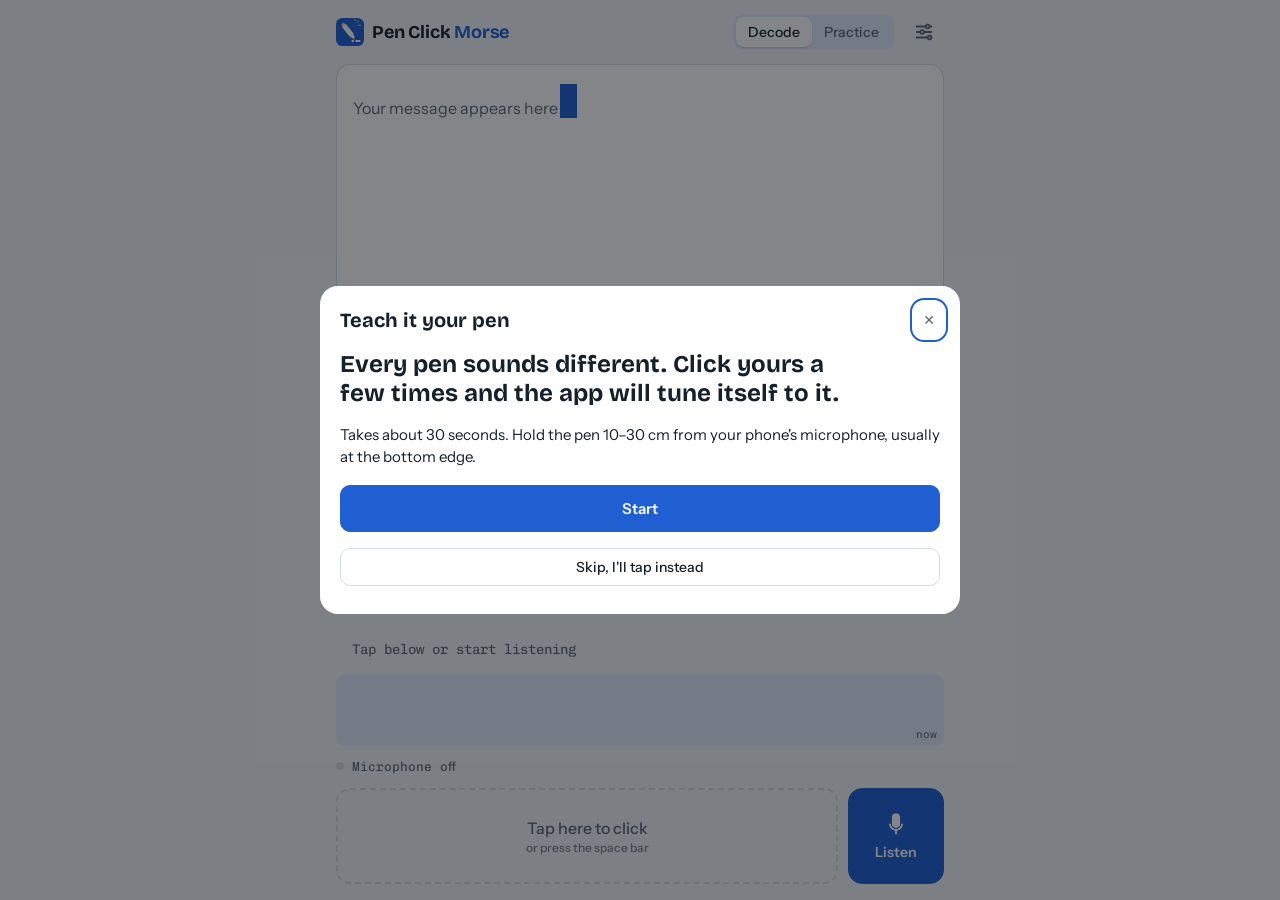
==== index.html @ 175f9c7a "Add files via upload" ====
<!doctype html>
<html lang="en">
<head>
<meta charset="utf-8">
<meta name="viewport" content="width=device-width,initial-scale=1,viewport-fit=cover">
<title>Pen Click Morse</title>
<meta name="description" content="Send Morse code by clicking a pen. Your phone listens and turns the clicks into text.">
<meta name="theme-color" content="#f2f4f8" media="(prefers-color-scheme: light)">
<meta name="theme-color" content="#0e141b" media="(prefers-color-scheme: dark)">
<link rel="manifest" href="manifest.webmanifest">
<link rel="icon" href="icons/icon.svg" type="image/svg+xml">
<link rel="apple-touch-icon" href="icons/icon-192.png">
<link rel="stylesheet" href="styles.css">
</head>
<body>
<div class="app">
  <header class="top">
    <div class="brand"><img src="icons/icon.svg" alt="" width="28" height="28"><span>Pen Click <b>Morse</b></span></div>
    <div class="tabs" role="tablist" aria-label="Mode">
      <button role="tab" id="tab-decode" aria-selected="true" aria-controls="view-decode">Decode</button>
      <button role="tab" id="tab-practice" aria-selected="false" aria-controls="view-practice">Practice</button>
    </div>
    <button class="icon-btn" id="openSettings" aria-label="Settings">
      <svg viewBox="0 0 24 24" width="22" height="22" aria-hidden="true" fill="none" stroke="currentColor" stroke-width="2" stroke-linecap="round"><path d="M4 6h10M18 6h2M4 12h4M12 12h8M4 18h12M20 18h0"/><circle cx="16" cy="6" r="2"/><circle cx="10" cy="12" r="2"/><circle cx="18" cy="18" r="2"/></svg>
    </button>
  </header>

  <main>
    <section id="view-decode" class="card message" role="tabpanel" aria-labelledby="tab-decode">
      <div class="message-text" aria-live="polite"><span id="text"></span><span class="caret" aria-hidden="true"></span></div>
      <div class="message-tools">
        <button id="btnSpace">Space</button>
        <button id="btnBack">Delete</button>
        <button id="btnCopy">Copy</button>
        <button id="btnShare" hidden>Share</button>
        <button id="btnClear">Clear</button>
      </div>
    </section>

    <section id="view-practice" class="card practice" role="tabpanel" aria-labelledby="tab-practice" hidden>
      <p class="eyebrow">Send this letter</p>
      <div class="target" id="target">K</div>
      <div class="target-code" id="targetCode">–·–</div>
      <p class="practice-result" id="practiceResult" aria-live="polite">One click is a dot, a double click is a dash.</p>
      <div class="practice-tools">
        <button id="btnHint">Hide pattern</button>
        <button id="btnSkip">Skip</button>
        <span class="streak">Streak <b id="streak">0</b></span>
      </div>
    </section>

    <section class="now" aria-live="polite">
      <span class="sym" id="sym"></span>
      <span class="guess" id="guess">Tap below or start listening</span>
    </section>

    <div class="tape" aria-hidden="true"><canvas id="tape"></canvas></div>
    <p class="status" id="status"><span class="dot"></span><span id="statusText">Microphone off</span></p>
  </main>

  <footer class="controls">
    <button class="pad" id="pad">Tap here to click<small>or press the space bar</small></button>
    <button class="mic" id="mic" aria-pressed="false">
      <svg viewBox="0 0 24 24" width="28" height="28" aria-hidden="true"><path fill="currentColor" d="M12 14.5a3.5 3.5 0 0 0 3.5-3.5V5.5a3.5 3.5 0 1 0-7 0V11a3.5 3.5 0 0 0 3.5 3.5Zm6-3.5h-1.6a4.4 4.4 0 0 1-8.8 0H6a6 6 0 0 0 5.2 5.9V20h1.6v-3.1A6 6 0 0 0 18 11Z"/></svg>
      <span id="micLabel">Listen</span>
    </button>
  </footer>
</div>

<div class="limit" id="limitBanner" hidden>
  <p><b>That's the end of the free web demo.</b> Get the Android app to keep decoding with no limits.</p>
  <a class="btn primary" id="playLink" href="#" target="_blank" rel="noopener">Get it on Google Play</a>
</div>

<!-- Settings -->
<dialog id="settings" class="sheet" aria-labelledby="settingsTitle">
  <div class="sheet-head"><h2 id="settingsTitle">Settings</h2><button class="icon-btn" data-close aria-label="Close">✕</button></div>
  <div class="sheet-body">
    <button class="btn primary wide" id="btnTeach">Teach it your pen</button>
    <p class="hint">Clicks your pen a few times so the app learns its sound and your double-click speed. Best done once in each new place.</p>

    <h3>Hearing</h3>
    <div class="field">
      <label for="sSnr">Click threshold <output id="oSnr"></output></label>
      <input type="range" id="sSnr" min="6" max="30" step="1">
      <small>How much louder than the room a click must be. Lower hears quieter pens; higher ignores more noise.</small>
    </div>
    <div class="field">
      <label for="sEcho">Echo filter <output id="oEcho"></output></label>
      <input type="range" id="sEcho" min="40" max="300" step="10">
      <small>Ignores the softer second click many pens make when you let go.</small>
    </div>
    <label class="toggle"><input type="checkbox" id="sKnock"><span>Ignore table knocks and bumps</span></label>

    <h3>Timing</h3>
    <div class="field">
      <label for="sDash">Double-click window <output id="oDash"></output></label>
      <input type="range" id="sDash" min="150" max="650" step="10">
      <small>Two clicks closer than this make a dash.</small>
    </div>
    <div class="field">
      <label for="sLetter">Letter pause <output id="oLetter"></output></label>
      <input type="range" id="sLetter" min="500" max="2500" step="50">
      <small>Silence this long ends a letter.</small>
    </div>
    <div class="field">
      <label for="sWord">Word pause <output id="oWord"></output></label>
      <input type="range" id="sWord" min="1500" max="6000" step="100">
      <small>Silence this long adds a space.</small>
    </div>

    <h3>Feel</h3>
    <label class="toggle"><input type="checkbox" id="sVibrate"><span>Vibrate when a click is heard</span></label>

    <div class="sheet-links">
      <button class="btn" id="btnChart">Morse code chart</button>
      <a class="btn" href="privacy.html">Privacy</a>
      <button class="btn" id="btnReset">Reset settings</button>
    </div>
  </div>
</dialog>

<!-- Code chart -->
<dialog id="chartDlg" class="sheet" aria-labelledby="chartTitle">
  <div class="sheet-head"><h2 id="chartTitle">Morse code</h2><button class="icon-btn" data-close aria-label="Close">✕</button></div>
  <div class="sheet-body">
    <ul class="how">
      <li><b>click</b><span>dot ·</span></li>
      <li><b>click-click</b><span>dash –</span></li>
      <li><b>short pause</b><span>next letter</span></li>
      <li><b>long pause</b><span>space</span></li>
      <li><b>6 clicks</b><span>erase last letter</span></li>
    </ul>
    <div class="chart" id="chart"></div>
  </div>
</dialog>

<!-- First-run setup / pen training -->
<dialog id="setup" class="sheet setup" aria-labelledby="setupTitle">
  <div class="sheet-head"><h2 id="setupTitle">Teach it your pen</h2><button class="icon-btn" data-close aria-label="Close">✕</button></div>
  <div class="sheet-body" id="setupBody"></div>
</dialog>

<script src="decoder.js"></script>
<script src="app.js"></script>
</body>
</html>
---- styles.css ----
/* Pen Click Morse
   Layout: one phone screen. Message on top, live "click tape" in the middle,
   a big tap pad and listen button in the thumb zone at the bottom. */
/* Fonts are bundled (SIL Open Font License) so the app works offline. */
@font-face { font-family: "Bricolage Grotesque"; font-weight: 700; font-display: swap; src: url("fonts/bricolage-grotesque-latin-700-normal.woff2") format("woff2"); }
@font-face { font-family: "Instrument Sans"; font-weight: 400; font-display: swap; src: url("fonts/instrument-sans-latin-400-normal.woff2") format("woff2"); }
@font-face { font-family: "Instrument Sans"; font-weight: 500; font-display: swap; src: url("fonts/instrument-sans-latin-500-normal.woff2") format("woff2"); }
@font-face { font-family: "Instrument Sans"; font-weight: 600; font-display: swap; src: url("fonts/instrument-sans-latin-600-normal.woff2") format("woff2"); }
@font-face { font-family: "Chivo Mono"; font-weight: 400; font-display: swap; src: url("fonts/chivo-mono-latin-400-normal.woff2") format("woff2"); }
@font-face { font-family: "Chivo Mono"; font-weight: 600; font-display: swap; src: url("fonts/chivo-mono-latin-600-normal.woff2") format("woff2"); }

:root {
  --bg: #f2f4f8;
  --panel: #ffffff;
  --ink: #16202b;
  --muted: #5b6876;
  --line: #d5dce5;
  --accent: #1f5fd1;
  --accent-ink: #ffffff;
  --accent-soft: #e1eafb;
  --dash: #cf4a1f;
  --ok: #23824f;
  --display: "Bricolage Grotesque", "Arial Narrow", system-ui, sans-serif;
  --body: "Instrument Sans", system-ui, -apple-system, "Segoe UI", Roboto, sans-serif;
  --mono: "Chivo Mono", ui-monospace, "Roboto Mono", Menlo, monospace;
  --radius: 14px;
  color-scheme: light;
}
@media (prefers-color-scheme: dark) {
  :root:not([data-theme="light"]) {
    --bg: #0e141b; --panel: #161f29; --ink: #e5ebf1; --muted: #93a0ad; --line: #283442;
    --accent: #6f9df1; --accent-ink: #0b1220; --accent-soft: #1b2a42; --dash: #f2804f; --ok: #5cc28a;
    color-scheme: dark;
  }
}
:root[data-theme="dark"] {
    --bg: #0e141b; --panel: #161f29; --ink: #e5ebf1; --muted: #93a0ad; --line: #283442;
    --accent: #6f9df1; --accent-ink: #0b1220; --accent-soft: #1b2a42; --dash: #f2804f; --ok: #5cc28a;
    color-scheme: dark;
}

* { box-sizing: border-box; }
[hidden] { display: none !important; }
html, body { height: 100%; }
body {
  margin: 0; background: var(--bg); color: var(--ink);
  font: 15px/1.5 var(--body);
  -webkit-tap-highlight-color: transparent;
}
button, .btn { font: 500 14px var(--body); color: var(--ink); background: var(--panel); border: 1px solid var(--line);
  border-radius: 10px; padding: 9px 14px; cursor: pointer; text-decoration: none; display: inline-flex; align-items: center; justify-content: center; gap: 6px; }
button:hover, .btn:hover { border-color: var(--accent); }
button:focus-visible, .btn:focus-visible, input:focus-visible { outline: 2px solid var(--accent); outline-offset: 2px; }
.btn.primary { background: var(--accent); border-color: var(--accent); color: var(--accent-ink); font-weight: 600; }
.btn.wide { width: 100%; padding: 13px; font-size: 15px; }

.app {
  height: 100%; max-width: 640px; margin: 0 auto; display: flex; flex-direction: column; gap: 12px;
  padding: max(12px, env(safe-area-inset-top)) max(16px, env(safe-area-inset-right)) max(16px, env(safe-area-inset-bottom)) max(16px, env(safe-area-inset-left));
}

/* Header */
.top { display: flex; align-items: center; gap: 10px; }
.brand { display: flex; align-items: center; gap: 8px; font: 700 18px/1 var(--display); letter-spacing: -0.01em; flex: 1; min-width: 0; white-space: nowrap; }
.brand b { color: var(--accent); }
.tabs { display: flex; background: var(--accent-soft); border-radius: 10px; padding: 3px; }
.tabs button { border: 0; background: transparent; padding: 6px 12px; border-radius: 8px; color: var(--muted); }
.tabs button[aria-selected="true"] { background: var(--panel); color: var(--ink); box-shadow: 0 1px 2px rgb(0 0 0 / .12); }
.icon-btn { padding: 8px; border-radius: 10px; background: transparent; border-color: transparent; color: var(--muted); }

/* Main */
main { flex: 1; min-height: 0; display: flex; flex-direction: column; gap: 10px; }
.card { background: var(--panel); border: 1px solid var(--line); border-radius: var(--radius); padding: 16px; }
.message { flex: 1; min-height: 140px; display: flex; flex-direction: column; gap: 12px; }
.message-text { flex: 1; overflow-y: auto; font: 600 clamp(24px, 7vw, 34px)/1.3 var(--mono); letter-spacing: .04em; word-break: break-word; }
.message-text:has(#text:empty)::before { content: "Your message appears here"; color: var(--muted); font: 400 16px var(--body); letter-spacing: 0; }
.caret { display: inline-block; width: .5em; height: 1em; background: var(--accent); vertical-align: -0.12em; margin-left: 2px; animation: blink 1s steps(1) infinite; }
@keyframes blink { 50% { opacity: 0; } }
.message-tools { display: flex; gap: 8px; flex-wrap: wrap; }
.message-tools button { flex: 1 1 0; min-width: 0; padding: 8px 4px; font-size: 13.5px; }
.message-tools { flex-wrap: nowrap; }

.practice { flex: 1; min-height: 140px; display: flex; flex-direction: column; align-items: center; justify-content: center; text-align: center; gap: 4px; }
.eyebrow { margin: 0; font-size: 12px; text-transform: uppercase; letter-spacing: .1em; color: var(--muted); font-weight: 600; }
.target { font: 700 clamp(72px, 22vw, 112px)/1 var(--display); }
.target-code { display: flex; gap: 10px; align-items: center; justify-content: center; min-height: 36px; }
.target-code .m-dot { width: 16px; height: 16px; border-radius: 8px; }
.target-code .m-dash { width: 46px; height: 16px; border-radius: 8px; }
.target-code.hidden-code { visibility: hidden; }
.practice-result { margin: 6px 0; min-height: 1.5em; color: var(--muted); }
.practice-result.good { color: var(--ok); font-weight: 600; }
.practice-result.bad { color: var(--dash); font-weight: 600; }
.practice-tools { display: flex; gap: 8px; align-items: center; flex-wrap: wrap; justify-content: center; }
.streak { font-size: 14px; color: var(--muted); padding: 0 6px; font-variant-numeric: tabular-nums; }
.streak b { color: var(--ink); }

.now { display: flex; align-items: baseline; gap: 12px; min-height: 40px; padding: 0 4px; font-family: var(--mono); }
.sym { display: inline-flex; align-items: center; gap: 7px; min-height: 30px; }
.m-dot, .m-dash { display: inline-block; height: 12px; border-radius: 6px; background: var(--accent); }
.m-dot { width: 12px; }
.m-dash { width: 34px; }
.guess { color: var(--muted); font-size: 14px; }

.tape { height: 72px; background: var(--accent-soft); border-radius: 10px; overflow: hidden; flex: none; }
.tape canvas { width: 100%; height: 100%; display: block; }

.status { margin: 0; font: 13px var(--mono); color: var(--muted); display: flex; align-items: center; gap: 8px; min-height: 20px; }
.status .dot { width: 8px; height: 8px; border-radius: 50%; background: var(--line); flex: none; }
.status.live .dot { background: var(--ok); box-shadow: 0 0 0 3px color-mix(in srgb, var(--ok) 25%, transparent); }
.status.err { color: var(--dash); }
.status.err .dot { background: var(--dash); }

/* Thumb zone */
.controls { display: flex; gap: 10px; flex: none; }
.pad { flex: 1; min-height: 96px; flex-direction: column; gap: 2px; border: 2px dashed var(--line); background: transparent; color: var(--muted); font-size: 16px; touch-action: manipulation; user-select: none; -webkit-user-select: none; border-radius: var(--radius); }
.pad small { font-size: 12px; opacity: .8; }
.pad.flash { border-color: var(--accent); color: var(--accent); background: var(--accent-soft); }
.mic { width: 96px; flex-direction: column; gap: 4px; border-radius: var(--radius); background: var(--accent); color: var(--accent-ink); border-color: var(--accent); font-weight: 600; }
.mic[aria-pressed="true"] { background: var(--panel); color: var(--dash); border: 2px solid var(--dash); }
.mic[aria-pressed="true"] svg { animation: pulse 1.4s ease-in-out infinite; }
@keyframes pulse { 50% { transform: scale(1.12); } }

/* Free web demo limit */
.limit { position: fixed; left: 0; right: 0; bottom: 0; z-index: 20; background: var(--panel); border-top: 1px solid var(--line);
  padding: 16px max(16px, env(safe-area-inset-right)) max(16px, env(safe-area-inset-bottom)) max(16px, env(safe-area-inset-left));
  display: grid; gap: 10px; box-shadow: 0 -8px 24px rgb(0 0 0 / .12); }
.limit p { margin: 0; }

/* Bottom sheets */
dialog.sheet { border: 0; padding: 0; margin: auto auto 0; width: 100%; max-width: 640px; max-height: 88dvh; border-radius: 18px 18px 0 0;
  background: var(--panel); color: var(--ink); display: none; flex-direction: column; }
dialog.sheet[open] { display: flex; animation: up .22s ease-out; }
dialog.sheet::backdrop { background: rgb(8 12 18 / .5); }
@keyframes up { from { transform: translateY(24px); opacity: .4; } }
@media (min-width: 700px) { dialog.sheet { margin: auto; border-radius: 18px; } }
.sheet-head { display: flex; align-items: center; justify-content: space-between; padding: 16px 16px 8px 20px; }
.sheet-head h2 { margin: 0; font: 700 20px var(--display); }
.sheet-body { overflow-y: auto; padding: 4px 20px max(24px, env(safe-area-inset-bottom)); display: grid; gap: 12px; }
.sheet-body h3 { margin: 10px 0 0; font-size: 12px; text-transform: uppercase; letter-spacing: .1em; color: var(--muted); }
.hint { margin: -4px 0 0; color: var(--muted); font-size: 13px; }
.field { display: grid; gap: 4px; }
.field label { display: flex; justify-content: space-between; gap: 8px; font-weight: 500; }
.field output { font: 13px var(--mono); color: var(--muted); font-variant-numeric: tabular-nums; }
.field small { color: var(--muted); font-size: 12.5px; }
input[type="range"] { width: 100%; accent-color: var(--accent); }
.toggle { display: flex; gap: 10px; align-items: center; }
.toggle input { width: 20px; height: 20px; accent-color: var(--accent); }
.sheet-links { display: flex; gap: 8px; flex-wrap: wrap; margin-top: 8px; }

.how { list-style: none; margin: 0; padding: 0; display: grid; gap: 6px; }
.how li { display: flex; justify-content: space-between; border-bottom: 1px solid var(--line); padding-bottom: 6px; }
.how b { font-family: var(--mono); color: var(--accent); font-weight: 600; }
.how span { color: var(--muted); }
.chart { display: grid; grid-template-columns: repeat(auto-fill, minmax(96px, 1fr)); gap: 6px; font: 14px var(--mono); }
.chart div { display: flex; justify-content: space-between; padding: 6px 9px; border-radius: 7px; background: var(--bg); }
.chart b { font-weight: 600; }
.chart span { color: var(--muted); letter-spacing: .12em; }

/* Setup wizard */
.setup .sheet-body { gap: 16px; padding-bottom: max(28px, env(safe-area-inset-bottom)); }
.setup p { margin: 0; }
.step-label { font: 600 12px var(--body); text-transform: uppercase; letter-spacing: .1em; color: var(--accent); }
.step-big { font: 700 24px/1.2 var(--display); text-wrap: balance; }
.pips { display: flex; gap: 10px; flex-wrap: wrap; }
.pip { width: 34px; height: 34px; border-radius: 50%; border: 2px solid var(--line); display: grid; place-items: center; font: 600 13px var(--mono); color: var(--muted); }
.pip.on { background: var(--accent); border-color: var(--accent); color: var(--accent-ink); }
.pip.pair { width: 54px; border-radius: 17px; }
.bar { height: 8px; border-radius: 4px; background: var(--accent-soft); overflow: hidden; }
.bar i { display: block; height: 100%; width: 0; background: var(--accent); transition: width .1s linear; }
.summary { display: grid; gap: 6px; margin: 0; padding: 12px; background: var(--bg); border-radius: 10px; font-size: 14px; }
.summary div { display: flex; justify-content: space-between; gap: 8px; }
.summary dt { color: var(--muted); }
.summary dd { margin: 0; font-family: var(--mono); }
.row { display: flex; gap: 10px; flex-wrap: wrap; }
.row > * { flex: 1 1 auto; }
.warn { color: var(--dash); font-size: 14px; }

@media (max-width: 420px) {
  .brand span { display: none; }
}
@media (max-height: 640px) {
  .tape { height: 52px; }
  .pad, .mic { min-height: 76px; }
}
@media (prefers-reduced-motion: reduce) {
  .caret, .mic[aria-pressed="true"] svg, dialog.sheet[open] { animation: none; }
  .bar i { transition: none; }
}
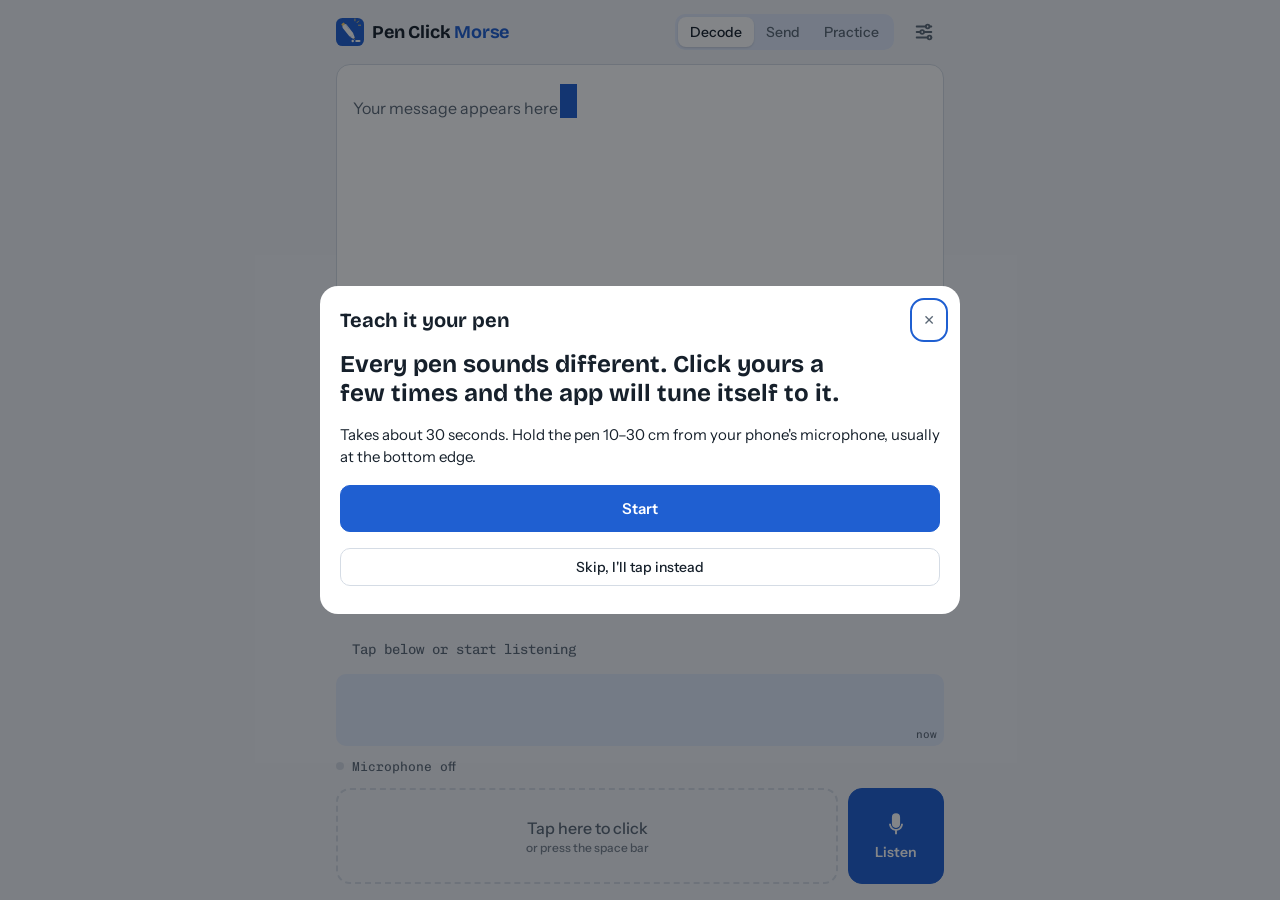
==== commit af7dc839: "Add files via upload" ====
--- a/index.html
+++ b/index.html
@@ -18,6 +18,7 @@
     <div class="brand"><img src="icons/icon.svg" alt="" width="28" height="28"><span>Pen Click <b>Morse</b></span></div>
     <div class="tabs" role="tablist" aria-label="Mode">
       <button role="tab" id="tab-decode" aria-selected="true" aria-controls="view-decode">Decode</button>
+      <button role="tab" id="tab-send" aria-selected="false" aria-controls="view-send">Send</button>
       <button role="tab" id="tab-practice" aria-selected="false" aria-controls="view-practice">Practice</button>
     </div>
     <button class="icon-btn" id="openSettings" aria-label="Settings">
@@ -35,6 +36,19 @@
         <button id="btnShare" hidden>Share</button>
         <button id="btnClear">Clear</button>
       </div>
+    </section>
+
+    <section id="view-send" class="card send" role="tabpanel" aria-labelledby="tab-send" hidden>
+      <label class="eyebrow" for="sendText">Message to send</label>
+      <textarea id="sendText" rows="2" maxlength="80" placeholder="Type a message, like MEET AT 3" autocapitalize="characters" autocomplete="off" spellcheck="false"></textarea>
+      <div class="send-code" id="sendCode" aria-hidden="true"></div>
+      <div class="send-opts" role="group" aria-label="Play as">
+        <label class="chip"><input type="checkbox" id="optSound"><span>Clicks</span></label>
+        <label class="chip"><input type="checkbox" id="optVibrate"><span>Vibrate</span></label>
+        <label class="chip"><input type="checkbox" id="optFlash"><span>Flash</span></label>
+      </div>
+      <button class="btn primary wide" id="btnPlay">Play message</button>
+      <p class="hint" id="sendHint">Hold this phone next to the other phone, with your volume up. The other phone should be on Decode and listening.</p>
     </section>
 
     <section id="view-practice" class="card practice" role="tabpanel" aria-labelledby="tab-practice" hidden>
@@ -66,6 +80,8 @@
     </button>
   </footer>
 </div>
+
+<div class="flash-overlay" id="flashOverlay" hidden></div>
 
 <div class="limit" id="limitBanner" hidden>
   <p><b>That's the end of the free web demo.</b> Get the Android app to keep decoding with no limits.</p>
--- a/styles.css
+++ b/styles.css
@@ -20,6 +20,7 @@
   --accent-soft: #e1eafb;
   --dash: #cf4a1f;
   --ok: #23824f;
+  --flash: #ffffff;
   --display: "Bricolage Grotesque", "Arial Narrow", system-ui, sans-serif;
   --body: "Instrument Sans", system-ui, -apple-system, "Segoe UI", Roboto, sans-serif;
   --mono: "Chivo Mono", ui-monospace, "Roboto Mono", Menlo, monospace;
@@ -119,6 +120,29 @@
 .mic[aria-pressed="true"] { background: var(--panel); color: var(--dash); border: 2px solid var(--dash); }
 .mic[aria-pressed="true"] svg { animation: pulse 1.4s ease-in-out infinite; }
 @keyframes pulse { 50% { transform: scale(1.12); } }
+
+/* Send mode */
+.send { flex: 1; min-height: 140px; display: flex; flex-direction: column; gap: 12px; }
+.send textarea { width: 100%; resize: none; border: 1px solid var(--line); border-radius: 10px; padding: 10px 12px;
+  background: var(--bg); color: var(--ink); font: 600 20px/1.35 var(--mono); letter-spacing: .04em; text-transform: uppercase; }
+.send textarea::placeholder { text-transform: none; font: 400 15px var(--body); letter-spacing: 0; color: var(--muted); }
+.send textarea:focus-visible { outline: 2px solid var(--accent); outline-offset: 1px; }
+.send-code { display: flex; flex-wrap: wrap; gap: 10px 14px; min-height: 28px; flex: 1; align-content: flex-start; overflow-y: auto; }
+.sc-letter { display: inline-flex; align-items: center; gap: 6px; padding: 3px 6px; border-radius: 7px; transition: background .1s; }
+.sc-letter b { font: 600 15px var(--mono); color: var(--muted); }
+.sc-letter .m-dot { width: 8px; height: 8px; border-radius: 4px; }
+.sc-letter .m-dash { width: 22px; height: 8px; border-radius: 4px; }
+.sc-letter.on { background: var(--accent-soft); }
+.sc-letter.on b { color: var(--ink); }
+.sc-letter.done { opacity: .45; }
+.sc-word { width: 100%; height: 0; }
+.send-opts { display: flex; gap: 8px; flex-wrap: wrap; }
+.chip { display: inline-flex; align-items: center; gap: 6px; padding: 7px 12px; border: 1px solid var(--line); border-radius: 999px; cursor: pointer; font-weight: 500; font-size: 14px; }
+.chip:has(input:checked) { background: var(--accent-soft); border-color: var(--accent); }
+.chip input { width: 16px; height: 16px; margin: 0; accent-color: var(--accent); }
+.chip:has(input:focus-visible) { outline: 2px solid var(--accent); outline-offset: 2px; }
+#btnPlay.playing { background: var(--panel); color: var(--dash); border: 2px solid var(--dash); }
+.flash-overlay { position: fixed; inset: 0; z-index: 30; background: var(--flash); pointer-events: none; }
 
 /* Free web demo limit */
 .limit { position: fixed; left: 0; right: 0; bottom: 0; z-index: 20; background: var(--panel); border-top: 1px solid var(--line);
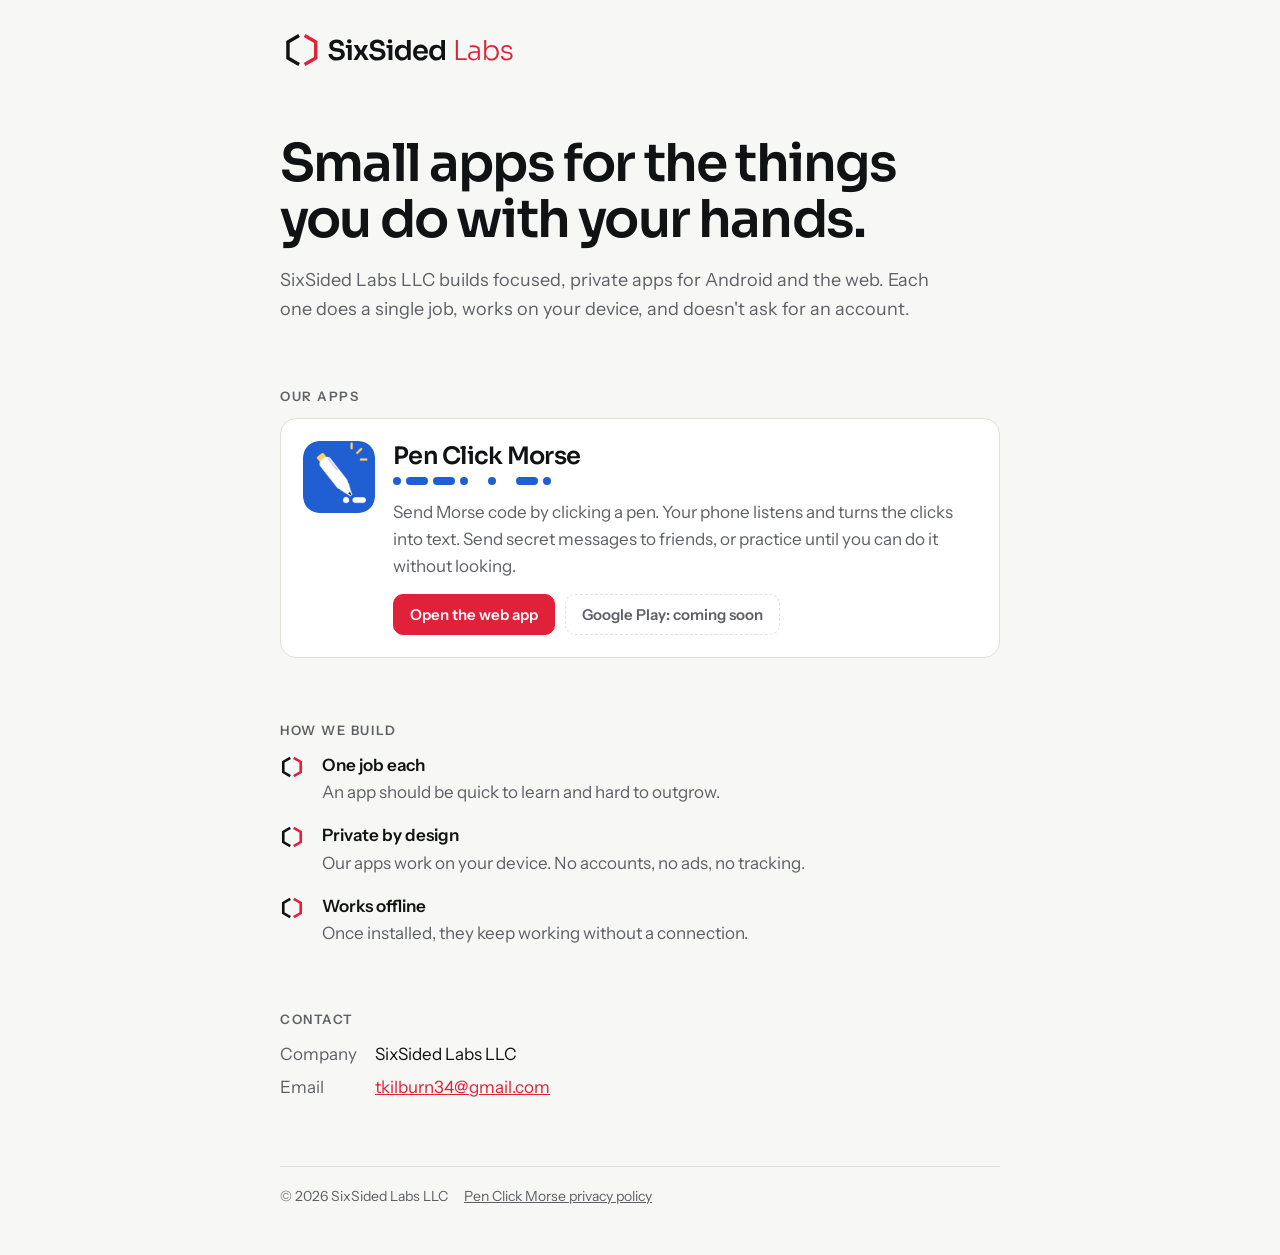
==== commit d594a676: "Add files via upload" ====
--- a/index.html
+++ b/index.html
@@ -3,161 +3,146 @@
 <head>
 <meta charset="utf-8">
 <meta name="viewport" content="width=device-width,initial-scale=1,viewport-fit=cover">
-<title>Pen Click Morse</title>
-<meta name="description" content="Send Morse code by clicking a pen. Your phone listens and turns the clicks into text.">
-<meta name="theme-color" content="#f2f4f8" media="(prefers-color-scheme: light)">
-<meta name="theme-color" content="#0e141b" media="(prefers-color-scheme: dark)">
-<link rel="manifest" href="manifest.webmanifest">
-<link rel="icon" href="icons/icon.svg" type="image/svg+xml">
-<link rel="apple-touch-icon" href="icons/icon-192.png">
-<link rel="stylesheet" href="styles.css">
+<title>SixSided Labs</title>
+<meta name="description" content="SixSided Labs LLC makes small, private apps for Android and the web, including Pen Click Morse.">
+<meta name="theme-color" content="#f7f7f5" media="(prefers-color-scheme: light)">
+<meta name="theme-color" content="#111214" media="(prefers-color-scheme: dark)">
+<link rel="icon" href="favicon.ico" sizes="48x48">
+<link rel="icon" href="logo.svg" type="image/svg+xml">
+<link rel="apple-touch-icon" href="apple-touch-icon.png">
+<style>
+  /* Layout: one centred column. The code-bracket hexagon logo leads; red is the
+     company accent, while the Pen Click Morse card keeps that app's own blue. */
+  @font-face { font-family: "Sora"; font-weight: 300; font-display: swap; src: url("fonts/sora-latin-300-normal.woff2") format("woff2"); }
+  @font-face { font-family: "Sora"; font-weight: 600; font-display: swap; src: url("fonts/sora-latin-600-normal.woff2") format("woff2"); }
+  @font-face { font-family: "Instrument Sans"; font-weight: 400; font-display: swap; src: url("../fonts/instrument-sans-latin-400-normal.woff2") format("woff2"); }
+  @font-face { font-family: "Instrument Sans"; font-weight: 600; font-display: swap; src: url("../fonts/instrument-sans-latin-600-normal.woff2") format("woff2"); }
+
+  :root {
+    --bg: #f7f7f5; --panel: #ffffff; --ink: #111214; --muted: #5e6066; --line: #e1e1dc;
+    --red: #e1203a; --red-ink: #ffffff; --app-blue: #1f5fd1;
+    --display: "Sora", system-ui, -apple-system, "Segoe UI", Roboto, sans-serif;
+    --body: "Instrument Sans", system-ui, -apple-system, "Segoe UI", Roboto, sans-serif;
+    color-scheme: light;
+  }
+  @media (prefers-color-scheme: dark) {
+    :root:not([data-theme="light"]) {
+      --bg: #111214; --panel: #1a1b1f; --ink: #f3f3f1; --muted: #a3a5ab; --line: #2b2d33;
+      --red: #ff4a5e; --red-ink: #111214; --app-blue: #6f9df1; color-scheme: dark;
+    }
+  }
+  :root[data-theme="dark"] {
+    --bg: #111214; --panel: #1a1b1f; --ink: #f3f3f1; --muted: #a3a5ab; --line: #2b2d33;
+    --red: #ff4a5e; --red-ink: #111214; --app-blue: #6f9df1; color-scheme: dark;
+  }
+
+  * { box-sizing: border-box; }
+  body { margin: 0; background: var(--bg); color: var(--ink); font: 17px/1.6 var(--body); }
+  .wrap { max-width: 760px; margin: 0 auto;
+    padding: max(28px, env(safe-area-inset-top)) max(20px, env(safe-area-inset-right)) max(48px, env(safe-area-inset-bottom)) max(20px, env(safe-area-inset-left));
+    display: grid; gap: 64px; }
+
+  header img { display: block; height: 44px; width: auto; max-width: 100%; }
+
+  .intro h1 { font: 600 clamp(34px, 7vw, 52px)/1.08 var(--display); letter-spacing: -0.035em; margin: 0 0 18px; text-wrap: balance; max-width: 18ch; }
+  .intro p { margin: 0; color: var(--muted); max-width: 56ch; font-size: 18px; }
+
+  h2 { font: 600 13px var(--body); text-transform: uppercase; letter-spacing: .12em; color: var(--muted); margin: 0 0 14px; }
+
+  .product { background: var(--panel); border: 1px solid var(--line); border-radius: 16px; padding: 22px;
+    display: grid; grid-template-columns: 72px 1fr; gap: 18px; align-items: start; }
+  .product img { width: 72px; height: 72px; border-radius: 16px; }
+  .product h3 { font: 600 24px/1.15 var(--display); letter-spacing: -0.03em; margin: 2px 0 6px; }
+  .product p { margin: 0 0 14px; color: var(--muted); }
+  .code { display: flex; align-items: center; gap: 5px; margin-bottom: 14px; }
+  .code i { display: block; height: 8px; border-radius: 4px; background: var(--app-blue); }
+  .code .d { width: 8px; } .code .h { width: 22px; } .code .gap { width: 10px; background: none; }
+  .links { display: flex; gap: 10px; flex-wrap: wrap; }
+  .btn { display: inline-flex; align-items: center; padding: 10px 16px; border-radius: 10px; font: 600 15px var(--body);
+    text-decoration: none; border: 1px solid var(--line); color: var(--ink); background: var(--panel); }
+  .btn.primary { background: var(--red); border-color: var(--red); color: var(--red-ink); }
+  .btn.soon { color: var(--muted); border-style: dashed; cursor: default; }
+  .btn:focus-visible { outline: 2px solid var(--red); outline-offset: 2px; }
+  @media (max-width: 480px) { .product { grid-template-columns: 1fr; } }
+
+  .points { list-style: none; margin: 0; padding: 0; display: grid; gap: 16px; }
+  .points li { display: grid; grid-template-columns: 30px 1fr; gap: 12px; }
+  .points svg { width: 24px; height: 24px; margin-top: 3px; }
+  .points .l { stroke: var(--ink); } .points .r { stroke: var(--red); }
+  .points b { display: block; }
+  .points span { color: var(--muted); }
+
+  .contact dl { margin: 0; display: grid; grid-template-columns: max-content 1fr; gap: 6px 18px; }
+  .contact dt { color: var(--muted); }
+  .contact dd { margin: 0; }
+  .contact a { color: var(--red); }
+
+  footer { border-top: 1px solid var(--line); padding-top: 18px; color: var(--muted); font-size: 14px; display: flex; gap: 16px; flex-wrap: wrap; }
+  footer a { color: inherit; }
+</style>
 </head>
 <body>
-<div class="app">
-  <header class="top">
-    <div class="brand"><img src="icons/icon.svg" alt="" width="28" height="28"><span>Pen Click <b>Morse</b></span></div>
-    <div class="tabs" role="tablist" aria-label="Mode">
-      <button role="tab" id="tab-decode" aria-selected="true" aria-controls="view-decode">Decode</button>
-      <button role="tab" id="tab-send" aria-selected="false" aria-controls="view-send">Send</button>
-      <button role="tab" id="tab-practice" aria-selected="false" aria-controls="view-practice">Practice</button>
-    </div>
-    <button class="icon-btn" id="openSettings" aria-label="Settings">
-      <svg viewBox="0 0 24 24" width="22" height="22" aria-hidden="true" fill="none" stroke="currentColor" stroke-width="2" stroke-linecap="round"><path d="M4 6h10M18 6h2M4 12h4M12 12h8M4 18h12M20 18h0"/><circle cx="16" cy="6" r="2"/><circle cx="10" cy="12" r="2"/><circle cx="18" cy="18" r="2"/></svg>
-    </button>
+<div class="wrap">
+  <header>
+    <picture>
+      <source srcset="sixsided-logo-reversed.svg" media="(prefers-color-scheme: dark)">
+      <img src="sixsided-logo.svg" alt="SixSided Labs" height="44">
+    </picture>
   </header>
 
-  <main>
-    <section id="view-decode" class="card message" role="tabpanel" aria-labelledby="tab-decode">
-      <div class="message-text" aria-live="polite"><span id="text"></span><span class="caret" aria-hidden="true"></span></div>
-      <div class="message-tools">
-        <button id="btnSpace">Space</button>
-        <button id="btnBack">Delete</button>
-        <button id="btnCopy">Copy</button>
-        <button id="btnShare" hidden>Share</button>
-        <button id="btnClear">Clear</button>
+  <section class="intro">
+    <h1>Small apps for the things you do with your hands.</h1>
+    <p>SixSided Labs LLC builds focused, private apps for Android and the web. Each one does a single job, works on your device, and doesn't ask for an account.</p>
+  </section>
+
+  <section>
+    <h2>Our apps</h2>
+    <article class="product">
+      <img src="../icons/icon-192.png" alt="Pen Click Morse icon" width="72" height="72">
+      <div>
+        <h3>Pen Click Morse</h3>
+        <div class="code" aria-label="P E N in Morse code"><i class="d"></i><i class="h"></i><i class="h"></i><i class="d"></i><i class="gap"></i><i class="d"></i><i class="gap"></i><i class="h"></i><i class="d"></i></div>
+        <p>Send Morse code by clicking a pen. Your phone listens and turns the clicks into text. Send secret messages to friends, or practice until you can do it without looking.</p>
+        <div class="links">
+          <a class="btn primary" href="../">Open the web app</a>
+          <span class="btn soon" title="Coming soon">Google Play: coming soon</span>
+        </div>
       </div>
-    </section>
+    </article>
+  </section>
 
-    <section id="view-send" class="card send" role="tabpanel" aria-labelledby="tab-send" hidden>
-      <label class="eyebrow" for="sendText">Message to send</label>
-      <textarea id="sendText" rows="2" maxlength="80" placeholder="Type a message, like MEET AT 3" autocapitalize="characters" autocomplete="off" spellcheck="false"></textarea>
-      <div class="send-code" id="sendCode" aria-hidden="true"></div>
-      <div class="send-opts" role="group" aria-label="Play as">
-        <label class="chip"><input type="checkbox" id="optSound"><span>Clicks</span></label>
-        <label class="chip"><input type="checkbox" id="optVibrate"><span>Vibrate</span></label>
-        <label class="chip"><input type="checkbox" id="optFlash"><span>Flash</span></label>
-      </div>
-      <button class="btn primary wide" id="btnPlay">Play message</button>
-      <p class="hint" id="sendHint">Hold this phone next to the other phone, with your volume up. The other phone should be on Decode and listening.</p>
-    </section>
+  <section>
+    <h2>How we build</h2>
+    <ul class="points">
+      <li>
+        <svg viewBox="0 0 100 100" aria-hidden="true" fill="none" stroke-width="11"><polyline class="l" points="42.7,12.2 13.6,29 13.6,71 42.7,87.8"></polyline><polyline class="r" points="57.3,12.2 86.4,29 86.4,71 57.3,87.8"></polyline></svg>
+        <div><b>One job each</b><span>An app should be quick to learn and hard to outgrow.</span></div>
+      </li>
+      <li>
+        <svg viewBox="0 0 100 100" aria-hidden="true" fill="none" stroke-width="11"><polyline class="l" points="42.7,12.2 13.6,29 13.6,71 42.7,87.8"></polyline><polyline class="r" points="57.3,12.2 86.4,29 86.4,71 57.3,87.8"></polyline></svg>
+        <div><b>Private by design</b><span>Our apps work on your device. No accounts, no ads, no tracking.</span></div>
+      </li>
+      <li>
+        <svg viewBox="0 0 100 100" aria-hidden="true" fill="none" stroke-width="11"><polyline class="l" points="42.7,12.2 13.6,29 13.6,71 42.7,87.8"></polyline><polyline class="r" points="57.3,12.2 86.4,29 86.4,71 57.3,87.8"></polyline></svg>
+        <div><b>Works offline</b><span>Once installed, they keep working without a connection.</span></div>
+      </li>
+    </ul>
+  </section>
 
-    <section id="view-practice" class="card practice" role="tabpanel" aria-labelledby="tab-practice" hidden>
-      <p class="eyebrow">Send this letter</p>
-      <div class="target" id="target">K</div>
-      <div class="target-code" id="targetCode">–·–</div>
-      <p class="practice-result" id="practiceResult" aria-live="polite">One click is a dot, a double click is a dash.</p>
-      <div class="practice-tools">
-        <button id="btnHint">Hide pattern</button>
-        <button id="btnSkip">Skip</button>
-        <span class="streak">Streak <b id="streak">0</b></span>
-      </div>
-    </section>
+  <section class="contact">
+    <h2>Contact</h2>
+    <dl>
+      <dt>Company</dt><dd>SixSided Labs LLC</dd>
+      <dt>Email</dt><dd><a href="mailto:tkilburn34@gmail.com">tkilburn34@gmail.com</a></dd>
+      <!-- Optional: add your business mailing address, matching your state registration exactly:
+      <dt>Address</dt><dd>123 Example St, City, State ZIP</dd> -->
+    </dl>
+  </section>
 
-    <section class="now" aria-live="polite">
-      <span class="sym" id="sym"></span>
-      <span class="guess" id="guess">Tap below or start listening</span>
-    </section>
-
-    <div class="tape" aria-hidden="true"><canvas id="tape"></canvas></div>
-    <p class="status" id="status"><span class="dot"></span><span id="statusText">Microphone off</span></p>
-  </main>
-
-  <footer class="controls">
-    <button class="pad" id="pad">Tap here to click<small>or press the space bar</small></button>
-    <button class="mic" id="mic" aria-pressed="false">
-      <svg viewBox="0 0 24 24" width="28" height="28" aria-hidden="true"><path fill="currentColor" d="M12 14.5a3.5 3.5 0 0 0 3.5-3.5V5.5a3.5 3.5 0 1 0-7 0V11a3.5 3.5 0 0 0 3.5 3.5Zm6-3.5h-1.6a4.4 4.4 0 0 1-8.8 0H6a6 6 0 0 0 5.2 5.9V20h1.6v-3.1A6 6 0 0 0 18 11Z"/></svg>
-      <span id="micLabel">Listen</span>
-    </button>
+  <footer>
+    <span>© 2026 SixSided Labs LLC</span>
+    <a href="../privacy.html">Pen Click Morse privacy policy</a>
   </footer>
 </div>
-
-<div class="flash-overlay" id="flashOverlay" hidden></div>
-
-<div class="limit" id="limitBanner" hidden>
-  <p><b>That's the end of the free web demo.</b> Get the Android app to keep decoding with no limits.</p>
-  <a class="btn primary" id="playLink" href="#" target="_blank" rel="noopener">Get it on Google Play</a>
-</div>
-
-<!-- Settings -->
-<dialog id="settings" class="sheet" aria-labelledby="settingsTitle">
-  <div class="sheet-head"><h2 id="settingsTitle">Settings</h2><button class="icon-btn" data-close aria-label="Close">✕</button></div>
-  <div class="sheet-body">
-    <button class="btn primary wide" id="btnTeach">Teach it your pen</button>
-    <p class="hint">Clicks your pen a few times so the app learns its sound and your double-click speed. Best done once in each new place.</p>
-
-    <h3>Hearing</h3>
-    <div class="field">
-      <label for="sSnr">Click threshold <output id="oSnr"></output></label>
-      <input type="range" id="sSnr" min="6" max="30" step="1">
-      <small>How much louder than the room a click must be. Lower hears quieter pens; higher ignores more noise.</small>
-    </div>
-    <div class="field">
-      <label for="sEcho">Echo filter <output id="oEcho"></output></label>
-      <input type="range" id="sEcho" min="40" max="300" step="10">
-      <small>Ignores the softer second click many pens make when you let go.</small>
-    </div>
-    <label class="toggle"><input type="checkbox" id="sKnock"><span>Ignore table knocks and bumps</span></label>
-
-    <h3>Timing</h3>
-    <div class="field">
-      <label for="sDash">Double-click window <output id="oDash"></output></label>
-      <input type="range" id="sDash" min="150" max="650" step="10">
-      <small>Two clicks closer than this make a dash.</small>
-    </div>
-    <div class="field">
-      <label for="sLetter">Letter pause <output id="oLetter"></output></label>
-      <input type="range" id="sLetter" min="500" max="2500" step="50">
-      <small>Silence this long ends a letter.</small>
-    </div>
-    <div class="field">
-      <label for="sWord">Word pause <output id="oWord"></output></label>
-      <input type="range" id="sWord" min="1500" max="6000" step="100">
-      <small>Silence this long adds a space.</small>
-    </div>
-
-    <h3>Feel</h3>
-    <label class="toggle"><input type="checkbox" id="sVibrate"><span>Vibrate when a click is heard</span></label>
-
-    <div class="sheet-links">
-      <button class="btn" id="btnChart">Morse code chart</button>
-      <a class="btn" href="privacy.html">Privacy</a>
-      <button class="btn" id="btnReset">Reset settings</button>
-    </div>
-  </div>
-</dialog>
-
-<!-- Code chart -->
-<dialog id="chartDlg" class="sheet" aria-labelledby="chartTitle">
-  <div class="sheet-head"><h2 id="chartTitle">Morse code</h2><button class="icon-btn" data-close aria-label="Close">✕</button></div>
-  <div class="sheet-body">
-    <ul class="how">
-      <li><b>click</b><span>dot ·</span></li>
-      <li><b>click-click</b><span>dash –</span></li>
-      <li><b>short pause</b><span>next letter</span></li>
-      <li><b>long pause</b><span>space</span></li>
-      <li><b>6 clicks</b><span>erase last letter</span></li>
-    </ul>
-    <div class="chart" id="chart"></div>
-  </div>
-</dialog>
-
-<!-- First-run setup / pen training -->
-<dialog id="setup" class="sheet setup" aria-labelledby="setupTitle">
-  <div class="sheet-head"><h2 id="setupTitle">Teach it your pen</h2><button class="icon-btn" data-close aria-label="Close">✕</button></div>
-  <div class="sheet-body" id="setupBody"></div>
-</dialog>
-
-<script src="decoder.js"></script>
-<script src="app.js"></script>
 </body>
 </html>
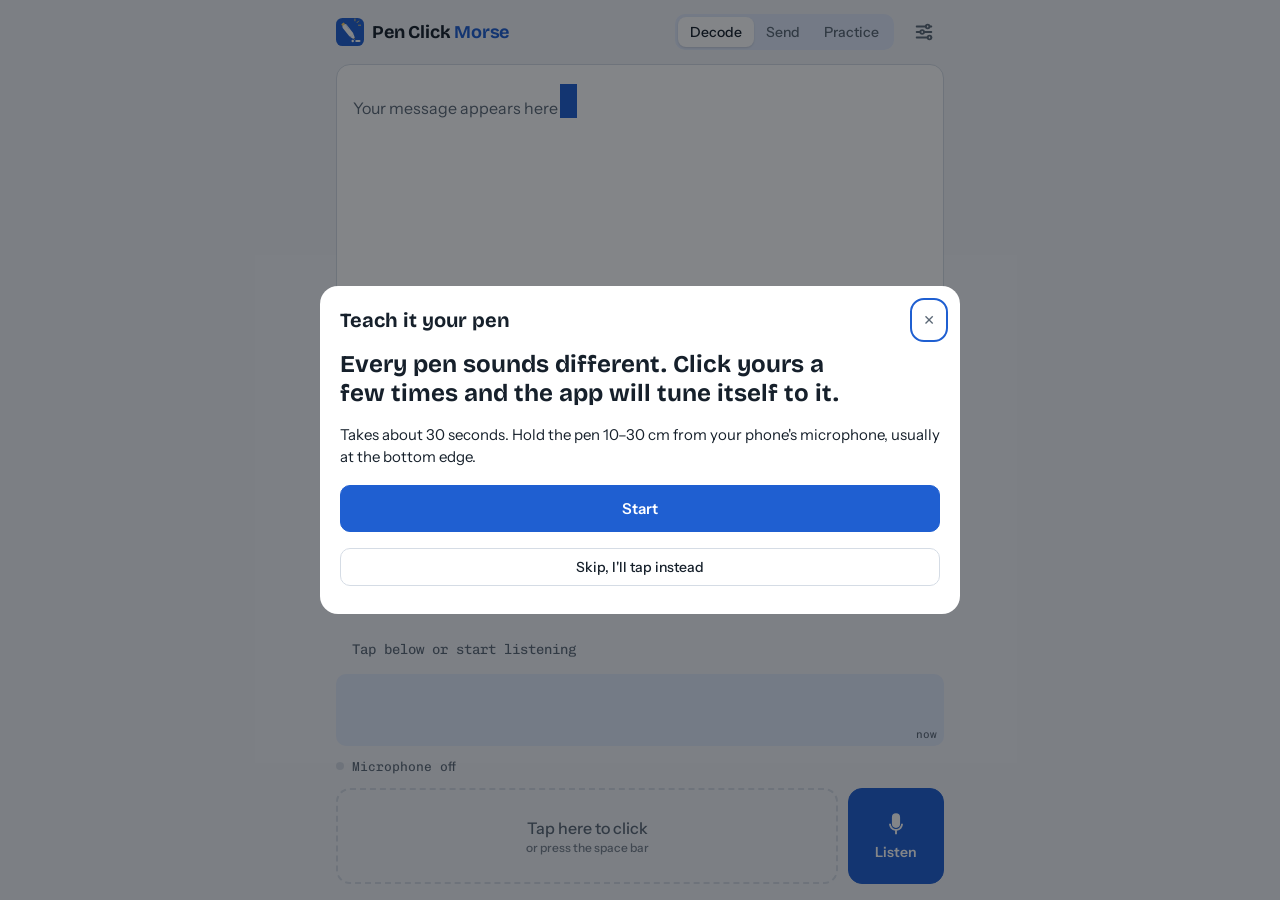
==== commit a1fc07b7: "Add files via upload" ====
--- a/index.html
+++ b/index.html
@@ -3,146 +3,185 @@
 <head>
 <meta charset="utf-8">
 <meta name="viewport" content="width=device-width,initial-scale=1,viewport-fit=cover">
-<title>SixSided Labs</title>
-<meta name="description" content="SixSided Labs LLC makes small, private apps for Android and the web, including Pen Click Morse.">
-<meta name="theme-color" content="#f7f7f5" media="(prefers-color-scheme: light)">
-<meta name="theme-color" content="#111214" media="(prefers-color-scheme: dark)">
-<link rel="icon" href="favicon.ico" sizes="48x48">
-<link rel="icon" href="logo.svg" type="image/svg+xml">
-<link rel="apple-touch-icon" href="apple-touch-icon.png">
-<style>
-  /* Layout: one centred column. The code-bracket hexagon logo leads; red is the
-     company accent, while the Pen Click Morse card keeps that app's own blue. */
-  @font-face { font-family: "Sora"; font-weight: 300; font-display: swap; src: url("fonts/sora-latin-300-normal.woff2") format("woff2"); }
-  @font-face { font-family: "Sora"; font-weight: 600; font-display: swap; src: url("fonts/sora-latin-600-normal.woff2") format("woff2"); }
-  @font-face { font-family: "Instrument Sans"; font-weight: 400; font-display: swap; src: url("../fonts/instrument-sans-latin-400-normal.woff2") format("woff2"); }
-  @font-face { font-family: "Instrument Sans"; font-weight: 600; font-display: swap; src: url("../fonts/instrument-sans-latin-600-normal.woff2") format("woff2"); }
-
-  :root {
-    --bg: #f7f7f5; --panel: #ffffff; --ink: #111214; --muted: #5e6066; --line: #e1e1dc;
-    --red: #e1203a; --red-ink: #ffffff; --app-blue: #1f5fd1;
-    --display: "Sora", system-ui, -apple-system, "Segoe UI", Roboto, sans-serif;
-    --body: "Instrument Sans", system-ui, -apple-system, "Segoe UI", Roboto, sans-serif;
-    color-scheme: light;
-  }
-  @media (prefers-color-scheme: dark) {
-    :root:not([data-theme="light"]) {
-      --bg: #111214; --panel: #1a1b1f; --ink: #f3f3f1; --muted: #a3a5ab; --line: #2b2d33;
-      --red: #ff4a5e; --red-ink: #111214; --app-blue: #6f9df1; color-scheme: dark;
-    }
-  }
-  :root[data-theme="dark"] {
-    --bg: #111214; --panel: #1a1b1f; --ink: #f3f3f1; --muted: #a3a5ab; --line: #2b2d33;
-    --red: #ff4a5e; --red-ink: #111214; --app-blue: #6f9df1; color-scheme: dark;
-  }
-
-  * { box-sizing: border-box; }
-  body { margin: 0; background: var(--bg); color: var(--ink); font: 17px/1.6 var(--body); }
-  .wrap { max-width: 760px; margin: 0 auto;
-    padding: max(28px, env(safe-area-inset-top)) max(20px, env(safe-area-inset-right)) max(48px, env(safe-area-inset-bottom)) max(20px, env(safe-area-inset-left));
-    display: grid; gap: 64px; }
-
-  header img { display: block; height: 44px; width: auto; max-width: 100%; }
-
-  .intro h1 { font: 600 clamp(34px, 7vw, 52px)/1.08 var(--display); letter-spacing: -0.035em; margin: 0 0 18px; text-wrap: balance; max-width: 18ch; }
-  .intro p { margin: 0; color: var(--muted); max-width: 56ch; font-size: 18px; }
-
-  h2 { font: 600 13px var(--body); text-transform: uppercase; letter-spacing: .12em; color: var(--muted); margin: 0 0 14px; }
-
-  .product { background: var(--panel); border: 1px solid var(--line); border-radius: 16px; padding: 22px;
-    display: grid; grid-template-columns: 72px 1fr; gap: 18px; align-items: start; }
-  .product img { width: 72px; height: 72px; border-radius: 16px; }
-  .product h3 { font: 600 24px/1.15 var(--display); letter-spacing: -0.03em; margin: 2px 0 6px; }
-  .product p { margin: 0 0 14px; color: var(--muted); }
-  .code { display: flex; align-items: center; gap: 5px; margin-bottom: 14px; }
-  .code i { display: block; height: 8px; border-radius: 4px; background: var(--app-blue); }
-  .code .d { width: 8px; } .code .h { width: 22px; } .code .gap { width: 10px; background: none; }
-  .links { display: flex; gap: 10px; flex-wrap: wrap; }
-  .btn { display: inline-flex; align-items: center; padding: 10px 16px; border-radius: 10px; font: 600 15px var(--body);
-    text-decoration: none; border: 1px solid var(--line); color: var(--ink); background: var(--panel); }
-  .btn.primary { background: var(--red); border-color: var(--red); color: var(--red-ink); }
-  .btn.soon { color: var(--muted); border-style: dashed; cursor: default; }
-  .btn:focus-visible { outline: 2px solid var(--red); outline-offset: 2px; }
-  @media (max-width: 480px) { .product { grid-template-columns: 1fr; } }
-
-  .points { list-style: none; margin: 0; padding: 0; display: grid; gap: 16px; }
-  .points li { display: grid; grid-template-columns: 30px 1fr; gap: 12px; }
-  .points svg { width: 24px; height: 24px; margin-top: 3px; }
-  .points .l { stroke: var(--ink); } .points .r { stroke: var(--red); }
-  .points b { display: block; }
-  .points span { color: var(--muted); }
-
-  .contact dl { margin: 0; display: grid; grid-template-columns: max-content 1fr; gap: 6px 18px; }
-  .contact dt { color: var(--muted); }
-  .contact dd { margin: 0; }
-  .contact a { color: var(--red); }
-
-  footer { border-top: 1px solid var(--line); padding-top: 18px; color: var(--muted); font-size: 14px; display: flex; gap: 16px; flex-wrap: wrap; }
-  footer a { color: inherit; }
-</style>
+<title>Pen Click Morse</title>
+<meta name="description" content="Send Morse code by clicking a pen. Your phone listens and turns the clicks into text.">
+<meta name="theme-color" content="#f2f4f8" media="(prefers-color-scheme: light)">
+<meta name="theme-color" content="#0e141b" media="(prefers-color-scheme: dark)">
+<link rel="manifest" href="manifest.webmanifest">
+<link rel="icon" href="icons/icon.svg" type="image/svg+xml">
+<link rel="apple-touch-icon" href="icons/icon-192.png">
+<!-- When you change any app file, raise the ?v= number on these three lines AND the VERSION in sw.js. -->
+<link rel="stylesheet" href="styles.css?v=5">
 </head>
 <body>
-<div class="wrap">
-  <header>
-    <picture>
-      <source srcset="sixsided-logo-reversed.svg" media="(prefers-color-scheme: dark)">
-      <img src="sixsided-logo.svg" alt="SixSided Labs" height="44">
-    </picture>
+<div class="app">
+  <header class="top">
+    <div class="brand"><img src="icons/icon.svg" alt="" width="28" height="28"><span>Pen Click <b>Morse</b></span></div>
+    <div class="tabs" role="tablist" aria-label="Mode">
+      <button role="tab" id="tab-decode" aria-selected="true" aria-controls="view-decode">Decode</button>
+      <button role="tab" id="tab-send" aria-selected="false" aria-controls="view-send">Send</button>
+      <button role="tab" id="tab-practice" aria-selected="false" aria-controls="view-practice">Practice</button>
+    </div>
+    <button class="icon-btn" id="openSettings" aria-label="Settings">
+      <svg viewBox="0 0 24 24" width="22" height="22" aria-hidden="true" fill="none" stroke="currentColor" stroke-width="2" stroke-linecap="round"><path d="M4 6h10M18 6h2M4 12h4M12 12h8M4 18h12M20 18h0"/><circle cx="16" cy="6" r="2"/><circle cx="10" cy="12" r="2"/><circle cx="18" cy="18" r="2"/></svg>
+    </button>
   </header>
 
-  <section class="intro">
-    <h1>Small apps for the things you do with your hands.</h1>
-    <p>SixSided Labs LLC builds focused, private apps for Android and the web. Each one does a single job, works on your device, and doesn't ask for an account.</p>
-  </section>
+  <main>
+    <section id="view-decode" class="card message" role="tabpanel" aria-labelledby="tab-decode">
+      <div class="message-text" aria-live="polite"><span id="text"></span><span class="caret" aria-hidden="true"></span></div>
+      <div class="message-tools">
+        <button id="btnSpace">Space</button>
+        <button id="btnBack">Delete</button>
+        <button id="btnCopy">Copy</button>
+        <button id="btnShare" hidden>Share</button>
+        <button id="btnClear">Clear</button>
+      </div>
+    </section>
 
-  <section>
-    <h2>Our apps</h2>
-    <article class="product">
-      <img src="../icons/icon-192.png" alt="Pen Click Morse icon" width="72" height="72">
-      <div>
-        <h3>Pen Click Morse</h3>
-        <div class="code" aria-label="P E N in Morse code"><i class="d"></i><i class="h"></i><i class="h"></i><i class="d"></i><i class="gap"></i><i class="d"></i><i class="gap"></i><i class="h"></i><i class="d"></i></div>
-        <p>Send Morse code by clicking a pen. Your phone listens and turns the clicks into text. Send secret messages to friends, or practice until you can do it without looking.</p>
-        <div class="links">
-          <a class="btn primary" href="../">Open the web app</a>
-          <span class="btn soon" title="Coming soon">Google Play: coming soon</span>
-        </div>
+    <section id="view-send" class="card send" role="tabpanel" aria-labelledby="tab-send" hidden>
+      <label class="eyebrow" for="sendText">Message to send</label>
+      <textarea id="sendText" rows="2" maxlength="80" placeholder="Type a message, like MEET AT 3" autocapitalize="characters" autocomplete="off" spellcheck="false"></textarea>
+      <div class="send-code" id="sendCode" aria-hidden="true"></div>
+      
+      <button class="btn primary wide" id="btnShareMsg">
+        <svg viewBox="0 0 24 24" width="18" height="18" aria-hidden="true" fill="none" stroke="currentColor" stroke-width="2" stroke-linecap="round" stroke-linejoin="round"><path d="M4 12v7a1 1 0 0 0 1 1h14a1 1 0 0 0 1-1v-7M16 6l-4-4-4 4M12 2v13"/></svg>
+        Send to a contact
+      </button>
+      <p class="hint" id="shareHint">Pick someone from your contacts in Messages, WhatsApp, email or any app. They get a link that plays your message in Morse.</p>
+      <div class="or-line"><span>or, for a phone right next to you</span></div>
+      <div class="send-opts" role="group" aria-label="Play out loud as">
+        <label class="chip"><input type="checkbox" id="optSound"><span>Clicks</span></label>
+        <label class="chip"><input type="checkbox" id="optVibrate"><span>Vibrate</span></label>
+        <label class="chip"><input type="checkbox" id="optFlash"><span>Flash</span></label>
       </div>
-    </article>
-  </section>
+      <button class="btn wide" id="btnPlay">Play out loud</button>
+      <p class="hint" id="sendHint">Hold this phone next to the other phone, with your volume up. The other phone should be on Decode and listening.</p>
+    </section>
 
-  <section>
-    <h2>How we build</h2>
-    <ul class="points">
-      <li>
-        <svg viewBox="0 0 100 100" aria-hidden="true" fill="none" stroke-width="11"><polyline class="l" points="42.7,12.2 13.6,29 13.6,71 42.7,87.8"></polyline><polyline class="r" points="57.3,12.2 86.4,29 86.4,71 57.3,87.8"></polyline></svg>
-        <div><b>One job each</b><span>An app should be quick to learn and hard to outgrow.</span></div>
-      </li>
-      <li>
-        <svg viewBox="0 0 100 100" aria-hidden="true" fill="none" stroke-width="11"><polyline class="l" points="42.7,12.2 13.6,29 13.6,71 42.7,87.8"></polyline><polyline class="r" points="57.3,12.2 86.4,29 86.4,71 57.3,87.8"></polyline></svg>
-        <div><b>Private by design</b><span>Our apps work on your device. No accounts, no ads, no tracking.</span></div>
-      </li>
-      <li>
-        <svg viewBox="0 0 100 100" aria-hidden="true" fill="none" stroke-width="11"><polyline class="l" points="42.7,12.2 13.6,29 13.6,71 42.7,87.8"></polyline><polyline class="r" points="57.3,12.2 86.4,29 86.4,71 57.3,87.8"></polyline></svg>
-        <div><b>Works offline</b><span>Once installed, they keep working without a connection.</span></div>
-      </li>
-    </ul>
-  </section>
+    <section id="view-practice" class="card practice" role="tabpanel" aria-labelledby="tab-practice" hidden>
+      <p class="eyebrow">Send this letter</p>
+      <div class="target" id="target">K</div>
+      <div class="target-code" id="targetCode">–·–</div>
+      <p class="practice-result" id="practiceResult" aria-live="polite">One click is a dot, a double click is a dash.</p>
+      <div class="practice-tools">
+        <button id="btnHint">Hide pattern</button>
+        <button id="btnSkip">Skip</button>
+        <span class="streak">Streak <b id="streak">0</b></span>
+      </div>
+    </section>
 
-  <section class="contact">
-    <h2>Contact</h2>
-    <dl>
-      <dt>Company</dt><dd>SixSided Labs LLC</dd>
-      <dt>Email</dt><dd><a href="mailto:tkilburn34@gmail.com">tkilburn34@gmail.com</a></dd>
-      <!-- Optional: add your business mailing address, matching your state registration exactly:
-      <dt>Address</dt><dd>123 Example St, City, State ZIP</dd> -->
-    </dl>
-  </section>
+    <section class="now" aria-live="polite">
+      <span class="sym" id="sym"></span>
+      <span class="guess" id="guess">Tap below or start listening</span>
+    </section>
 
-  <footer>
-    <span>© 2026 SixSided Labs LLC</span>
-    <a href="../privacy.html">Pen Click Morse privacy policy</a>
+    <div class="tape" aria-hidden="true"><canvas id="tape"></canvas></div>
+    <p class="status" id="status"><span class="dot"></span><span id="statusText">Microphone off</span></p>
+  </main>
+
+  <footer class="controls">
+    <button class="pad" id="pad">Tap here to click<small>or press the space bar</small></button>
+    <button class="mic" id="mic" aria-pressed="false">
+      <svg viewBox="0 0 24 24" width="28" height="28" aria-hidden="true"><path fill="currentColor" d="M12 14.5a3.5 3.5 0 0 0 3.5-3.5V5.5a3.5 3.5 0 1 0-7 0V11a3.5 3.5 0 0 0 3.5 3.5Zm6-3.5h-1.6a4.4 4.4 0 0 1-8.8 0H6a6 6 0 0 0 5.2 5.9V20h1.6v-3.1A6 6 0 0 0 18 11Z"/></svg>
+      <span id="micLabel">Listen</span>
+    </button>
   </footer>
 </div>
+
+<div class="flash-overlay" id="flashOverlay" hidden></div>
+
+<div class="limit" id="limitBanner" hidden>
+  <p><b>That's the end of the free web demo.</b> Get the Android app to keep decoding with no limits.</p>
+  <a class="btn primary" id="playLink" href="#" target="_blank" rel="noopener">Get it on Google Play</a>
+</div>
+
+<!-- A message someone shared with you -->
+<dialog id="received" class="sheet" aria-labelledby="recvTitle">
+  <div class="sheet-head"><h2 id="recvTitle">You got a Morse message</h2><button class="icon-btn" data-close aria-label="Close">✕</button></div>
+  <div class="sheet-body">
+    <p>Someone sent you a message in pen-click Morse. Listen to it, feel it, or work out the code before you reveal it.</p>
+    <div class="recv-code" id="recvCode" aria-label="The message in Morse code"></div>
+    <div class="row">
+      <button class="btn" id="recvPlay">Play clicks</button>
+      <button class="btn" id="recvVibrate">Vibrate it</button>
+    </div>
+    <div class="recv-text" id="recvText" hidden></div>
+    <button class="btn primary wide" id="recvReveal">Reveal message</button>
+    <button class="btn wide" id="recvReply">Reply in Morse</button>
+  </div>
+</dialog>
+
+<!-- Settings -->
+<dialog id="settings" class="sheet" aria-labelledby="settingsTitle">
+  <div class="sheet-head"><h2 id="settingsTitle">Settings</h2><button class="icon-btn" data-close aria-label="Close">✕</button></div>
+  <div class="sheet-body">
+    <button class="btn primary wide" id="btnTeach">Teach it your pen</button>
+    <p class="hint">Clicks your pen a few times so the app learns its sound and your double-click speed. Best done once in each new place.</p>
+
+    <h3>Hearing</h3>
+    <div class="field">
+      <label for="sSnr">Click threshold <output id="oSnr"></output></label>
+      <input type="range" id="sSnr" min="6" max="30" step="1">
+      <small>How much louder than the room a click must be. Lower hears quieter pens; higher ignores more noise.</small>
+    </div>
+    <div class="field">
+      <label for="sEcho">Echo filter <output id="oEcho"></output></label>
+      <input type="range" id="sEcho" min="40" max="300" step="10">
+      <small>Ignores the softer second click many pens make when you let go.</small>
+    </div>
+    <label class="toggle"><input type="checkbox" id="sKnock"><span>Ignore table knocks and bumps</span></label>
+
+    <h3>Timing</h3>
+    <div class="field">
+      <label for="sDash">Double-click window <output id="oDash"></output></label>
+      <input type="range" id="sDash" min="150" max="650" step="10">
+      <small>Two clicks closer than this make a dash.</small>
+    </div>
+    <div class="field">
+      <label for="sLetter">Letter pause <output id="oLetter"></output></label>
+      <input type="range" id="sLetter" min="500" max="2500" step="50">
+      <small>Silence this long ends a letter.</small>
+    </div>
+    <div class="field">
+      <label for="sWord">Word pause <output id="oWord"></output></label>
+      <input type="range" id="sWord" min="1500" max="6000" step="100">
+      <small>Silence this long adds a space.</small>
+    </div>
+
+    <h3>Feel</h3>
+    <label class="toggle"><input type="checkbox" id="sVibrate"><span>Vibrate when a click is heard</span></label>
+
+    <div class="sheet-links">
+      <button class="btn" id="btnChart">Morse code chart</button>
+      <a class="btn" href="privacy.html">Privacy</a>
+      <button class="btn" id="btnReset">Reset settings</button>
+    </div>
+  </div>
+</dialog>
+
+<!-- Code chart -->
+<dialog id="chartDlg" class="sheet" aria-labelledby="chartTitle">
+  <div class="sheet-head"><h2 id="chartTitle">Morse code</h2><button class="icon-btn" data-close aria-label="Close">✕</button></div>
+  <div class="sheet-body">
+    <ul class="how">
+      <li><b>click</b><span>dot ·</span></li>
+      <li><b>click-click</b><span>dash –</span></li>
+      <li><b>short pause</b><span>next letter</span></li>
+      <li><b>long pause</b><span>space</span></li>
+      <li><b>6 clicks</b><span>erase last letter</span></li>
+    </ul>
+    <div class="chart" id="chart"></div>
+  </div>
+</dialog>
+
+<!-- First-run setup / pen training -->
+<dialog id="setup" class="sheet setup" aria-labelledby="setupTitle">
+  <div class="sheet-head"><h2 id="setupTitle">Teach it your pen</h2><button class="icon-btn" data-close aria-label="Close">✕</button></div>
+  <div class="sheet-body" id="setupBody"></div>
+</dialog>
+
+<script src="decoder.js?v=5"></script>
+<script src="app.js?v=5"></script>
 </body>
 </html>
--- a/styles.css
+++ b/styles.css
@@ -0,0 +1,222 @@
+/* Pen Click Morse
+   Layout: one phone screen. Message on top, live "click tape" in the middle,
+   a big tap pad and listen button in the thumb zone at the bottom. */
+/* Fonts are bundled (SIL Open Font License) so the app works offline. */
+@font-face { font-family: "Bricolage Grotesque"; font-weight: 700; font-display: swap; src: url("fonts/bricolage-grotesque-latin-700-normal.woff2") format("woff2"); }
+@font-face { font-family: "Instrument Sans"; font-weight: 400; font-display: swap; src: url("fonts/instrument-sans-latin-400-normal.woff2") format("woff2"); }
+@font-face { font-family: "Instrument Sans"; font-weight: 500; font-display: swap; src: url("fonts/instrument-sans-latin-500-normal.woff2") format("woff2"); }
+@font-face { font-family: "Instrument Sans"; font-weight: 600; font-display: swap; src: url("fonts/instrument-sans-latin-600-normal.woff2") format("woff2"); }
+@font-face { font-family: "Chivo Mono"; font-weight: 400; font-display: swap; src: url("fonts/chivo-mono-latin-400-normal.woff2") format("woff2"); }
+@font-face { font-family: "Chivo Mono"; font-weight: 600; font-display: swap; src: url("fonts/chivo-mono-latin-600-normal.woff2") format("woff2"); }
+
+:root {
+  --bg: #f2f4f8;
+  --panel: #ffffff;
+  --ink: #16202b;
+  --muted: #5b6876;
+  --line: #d5dce5;
+  --accent: #1f5fd1;
+  --accent-ink: #ffffff;
+  --accent-soft: #e1eafb;
+  --dash: #cf4a1f;
+  --ok: #23824f;
+  --flash: #ffffff;
+  --display: "Bricolage Grotesque", "Arial Narrow", system-ui, sans-serif;
+  --body: "Instrument Sans", system-ui, -apple-system, "Segoe UI", Roboto, sans-serif;
+  --mono: "Chivo Mono", ui-monospace, "Roboto Mono", Menlo, monospace;
+  --radius: 14px;
+  color-scheme: light;
+}
+@media (prefers-color-scheme: dark) {
+  :root:not([data-theme="light"]) {
+    --bg: #0e141b; --panel: #161f29; --ink: #e5ebf1; --muted: #93a0ad; --line: #283442;
+    --accent: #6f9df1; --accent-ink: #0b1220; --accent-soft: #1b2a42; --dash: #f2804f; --ok: #5cc28a;
+    color-scheme: dark;
+  }
+}
+:root[data-theme="dark"] {
+    --bg: #0e141b; --panel: #161f29; --ink: #e5ebf1; --muted: #93a0ad; --line: #283442;
+    --accent: #6f9df1; --accent-ink: #0b1220; --accent-soft: #1b2a42; --dash: #f2804f; --ok: #5cc28a;
+    color-scheme: dark;
+}
+
+* { box-sizing: border-box; }
+[hidden] { display: none !important; }
+html, body { height: 100%; }
+body {
+  margin: 0; background: var(--bg); color: var(--ink);
+  font: 15px/1.5 var(--body);
+  -webkit-tap-highlight-color: transparent;
+}
+button, .btn { font: 500 14px var(--body); color: var(--ink); background: var(--panel); border: 1px solid var(--line);
+  border-radius: 10px; padding: 9px 14px; cursor: pointer; text-decoration: none; display: inline-flex; align-items: center; justify-content: center; gap: 6px; }
+button:hover, .btn:hover { border-color: var(--accent); }
+button:focus-visible, .btn:focus-visible, input:focus-visible { outline: 2px solid var(--accent); outline-offset: 2px; }
+.btn.primary { background: var(--accent); border-color: var(--accent); color: var(--accent-ink); font-weight: 600; }
+.btn.wide { width: 100%; padding: 13px; font-size: 15px; }
+
+.app {
+  height: 100%; max-width: 640px; margin: 0 auto; display: flex; flex-direction: column; gap: 12px;
+  padding: max(12px, env(safe-area-inset-top)) max(16px, env(safe-area-inset-right)) max(16px, env(safe-area-inset-bottom)) max(16px, env(safe-area-inset-left));
+}
+
+/* Header */
+.top { display: flex; align-items: center; gap: 10px; }
+.brand { display: flex; align-items: center; gap: 8px; font: 700 18px/1 var(--display); letter-spacing: -0.01em; flex: 1; min-width: 0; white-space: nowrap; }
+.brand b { color: var(--accent); }
+.tabs { display: flex; background: var(--accent-soft); border-radius: 10px; padding: 3px; }
+.tabs button { border: 0; background: transparent; padding: 6px 12px; border-radius: 8px; color: var(--muted); }
+.tabs button[aria-selected="true"] { background: var(--panel); color: var(--ink); box-shadow: 0 1px 2px rgb(0 0 0 / .12); }
+.icon-btn { padding: 8px; border-radius: 10px; background: transparent; border-color: transparent; color: var(--muted); }
+
+/* Main */
+main { flex: 1; min-height: 0; display: flex; flex-direction: column; gap: 10px; }
+.card { background: var(--panel); border: 1px solid var(--line); border-radius: var(--radius); padding: 16px; }
+.message { flex: 1; min-height: 140px; display: flex; flex-direction: column; gap: 12px; }
+.message-text { flex: 1; overflow-y: auto; font: 600 clamp(24px, 7vw, 34px)/1.3 var(--mono); letter-spacing: .04em; word-break: break-word; }
+.message-text:has(#text:empty)::before { content: "Your message appears here"; color: var(--muted); font: 400 16px var(--body); letter-spacing: 0; }
+.caret { display: inline-block; width: .5em; height: 1em; background: var(--accent); vertical-align: -0.12em; margin-left: 2px; animation: blink 1s steps(1) infinite; }
+@keyframes blink { 50% { opacity: 0; } }
+.message-tools { display: flex; gap: 8px; flex-wrap: wrap; }
+.message-tools button { flex: 1 1 0; min-width: 0; padding: 8px 4px; font-size: 13.5px; }
+.message-tools { flex-wrap: nowrap; }
+
+.practice { flex: 1; min-height: 140px; display: flex; flex-direction: column; align-items: center; justify-content: center; text-align: center; gap: 4px; }
+.eyebrow { margin: 0; font-size: 12px; text-transform: uppercase; letter-spacing: .1em; color: var(--muted); font-weight: 600; }
+.target { font: 700 clamp(72px, 22vw, 112px)/1 var(--display); }
+.target-code { display: flex; gap: 10px; align-items: center; justify-content: center; min-height: 36px; }
+.target-code .m-dot { width: 16px; height: 16px; border-radius: 8px; }
+.target-code .m-dash { width: 46px; height: 16px; border-radius: 8px; }
+.target-code.hidden-code { visibility: hidden; }
+.practice-result { margin: 6px 0; min-height: 1.5em; color: var(--muted); }
+.practice-result.good { color: var(--ok); font-weight: 600; }
+.practice-result.bad { color: var(--dash); font-weight: 600; }
+.practice-tools { display: flex; gap: 8px; align-items: center; flex-wrap: wrap; justify-content: center; }
+.streak { font-size: 14px; color: var(--muted); padding: 0 6px; font-variant-numeric: tabular-nums; }
+.streak b { color: var(--ink); }
+
+.now { display: flex; align-items: baseline; gap: 12px; min-height: 40px; padding: 0 4px; font-family: var(--mono); }
+.sym { display: inline-flex; align-items: center; gap: 7px; min-height: 30px; }
+.m-dot, .m-dash { display: inline-block; height: 12px; border-radius: 6px; background: var(--accent); }
+.m-dot { width: 12px; }
+.m-dash { width: 34px; }
+.guess { color: var(--muted); font-size: 14px; }
+
+.tape { height: 72px; background: var(--accent-soft); border-radius: 10px; overflow: hidden; flex: none; }
+.tape canvas { width: 100%; height: 100%; display: block; }
+
+.status { margin: 0; font: 13px var(--mono); color: var(--muted); display: flex; align-items: center; gap: 8px; min-height: 20px; }
+.status .dot { width: 8px; height: 8px; border-radius: 50%; background: var(--line); flex: none; }
+.status.live .dot { background: var(--ok); box-shadow: 0 0 0 3px color-mix(in srgb, var(--ok) 25%, transparent); }
+.status.err { color: var(--dash); }
+.status.err .dot { background: var(--dash); }
+
+/* Thumb zone */
+.controls { display: flex; gap: 10px; flex: none; }
+.pad { flex: 1; min-height: 96px; flex-direction: column; gap: 2px; border: 2px dashed var(--line); background: transparent; color: var(--muted); font-size: 16px; touch-action: manipulation; user-select: none; -webkit-user-select: none; border-radius: var(--radius); }
+.pad small { font-size: 12px; opacity: .8; }
+.pad.flash { border-color: var(--accent); color: var(--accent); background: var(--accent-soft); }
+.mic { width: 96px; flex-direction: column; gap: 4px; border-radius: var(--radius); background: var(--accent); color: var(--accent-ink); border-color: var(--accent); font-weight: 600; }
+.mic[aria-pressed="true"] { background: var(--panel); color: var(--dash); border: 2px solid var(--dash); }
+.mic[aria-pressed="true"] svg { animation: pulse 1.4s ease-in-out infinite; }
+@keyframes pulse { 50% { transform: scale(1.12); } }
+
+/* Send mode */
+.send { flex: 1; min-height: 0; overflow-y: auto; display: flex; flex-direction: column; gap: 12px; }
+.send > * { flex: none; }
+.app.mode-send .now, .app.mode-send .tape, .app.mode-send .status, .app.mode-send .controls { display: none; }
+.send textarea { width: 100%; resize: none; border: 1px solid var(--line); border-radius: 10px; padding: 10px 12px;
+  background: var(--bg); color: var(--ink); font: 600 20px/1.35 var(--mono); letter-spacing: .04em; text-transform: uppercase; }
+.send textarea::placeholder { text-transform: none; font: 400 15px var(--body); letter-spacing: 0; color: var(--muted); }
+.send textarea:focus-visible { outline: 2px solid var(--accent); outline-offset: 1px; }
+.send-code { display: flex; flex-wrap: wrap; gap: 10px 14px; min-height: 28px; align-content: flex-start; }
+.sc-letter { display: inline-flex; align-items: center; gap: 6px; padding: 3px 6px; border-radius: 7px; transition: background .1s; }
+.sc-letter b { font: 600 15px var(--mono); color: var(--muted); }
+.sc-letter .m-dot { width: 8px; height: 8px; border-radius: 4px; }
+.sc-letter .m-dash { width: 22px; height: 8px; border-radius: 4px; }
+.sc-letter.on { background: var(--accent-soft); }
+.sc-letter.on b { color: var(--ink); }
+.sc-letter.done { opacity: .45; }
+.sc-word { width: 100%; height: 0; }
+.send-opts { display: flex; gap: 8px; flex-wrap: wrap; }
+.chip { display: inline-flex; align-items: center; gap: 6px; padding: 7px 12px; border: 1px solid var(--line); border-radius: 999px; cursor: pointer; font-weight: 500; font-size: 14px; }
+.chip:has(input:checked) { background: var(--accent-soft); border-color: var(--accent); }
+.chip input { width: 16px; height: 16px; margin: 0; accent-color: var(--accent); }
+.chip:has(input:focus-visible) { outline: 2px solid var(--accent); outline-offset: 2px; }
+.or-line { display: flex; align-items: center; gap: 10px; color: var(--muted); font-size: 12.5px; margin-top: 4px; }
+.or-line::before, .or-line::after { content: ""; flex: 1; height: 1px; background: var(--line); }
+.send .hint { margin: -4px 0 0; }
+.recv-code { display: flex; flex-wrap: wrap; gap: 10px 16px; padding: 14px; border-radius: 12px; background: var(--bg); }
+.recv-code .sc-letter { padding: 2px 4px; }
+.recv-code .m-dot { width: 12px; height: 12px; border-radius: 6px; }
+.recv-code .m-dash { width: 32px; height: 12px; border-radius: 6px; }
+.recv-text { font: 600 clamp(26px, 8vw, 34px)/1.25 var(--mono); letter-spacing: .05em; text-align: center; padding: 8px 0; word-break: break-word; }
+#btnPlay.playing, #recvPlay.playing { background: var(--panel); color: var(--dash); border: 2px solid var(--dash); }
+.flash-overlay { position: fixed; inset: 0; z-index: 30; background: var(--flash); pointer-events: none; }
+
+/* Free web demo limit */
+.limit { position: fixed; left: 0; right: 0; bottom: 0; z-index: 20; background: var(--panel); border-top: 1px solid var(--line);
+  padding: 16px max(16px, env(safe-area-inset-right)) max(16px, env(safe-area-inset-bottom)) max(16px, env(safe-area-inset-left));
+  display: grid; gap: 10px; box-shadow: 0 -8px 24px rgb(0 0 0 / .12); }
+.limit p { margin: 0; }
+
+/* Bottom sheets */
+dialog.sheet { border: 0; padding: 0; margin: auto auto 0; width: 100%; max-width: 640px; max-height: 88dvh; border-radius: 18px 18px 0 0;
+  background: var(--panel); color: var(--ink); display: none; flex-direction: column; }
+dialog.sheet[open] { display: flex; animation: up .22s ease-out; }
+dialog.sheet::backdrop { background: rgb(8 12 18 / .5); }
+@keyframes up { from { transform: translateY(24px); opacity: .4; } }
+@media (min-width: 700px) { dialog.sheet { margin: auto; border-radius: 18px; } }
+.sheet-head { display: flex; align-items: center; justify-content: space-between; padding: 16px 16px 8px 20px; }
+.sheet-head h2 { margin: 0; font: 700 20px var(--display); }
+.sheet-body { overflow-y: auto; padding: 4px 20px max(24px, env(safe-area-inset-bottom)); display: grid; gap: 12px; }
+.sheet-body h3 { margin: 10px 0 0; font-size: 12px; text-transform: uppercase; letter-spacing: .1em; color: var(--muted); }
+.hint { margin: -4px 0 0; color: var(--muted); font-size: 13px; }
+.field { display: grid; gap: 4px; }
+.field label { display: flex; justify-content: space-between; gap: 8px; font-weight: 500; }
+.field output { font: 13px var(--mono); color: var(--muted); font-variant-numeric: tabular-nums; }
+.field small { color: var(--muted); font-size: 12.5px; }
+input[type="range"] { width: 100%; accent-color: var(--accent); }
+.toggle { display: flex; gap: 10px; align-items: center; }
+.toggle input { width: 20px; height: 20px; accent-color: var(--accent); }
+.sheet-links { display: flex; gap: 8px; flex-wrap: wrap; margin-top: 8px; }
+
+.how { list-style: none; margin: 0; padding: 0; display: grid; gap: 6px; }
+.how li { display: flex; justify-content: space-between; border-bottom: 1px solid var(--line); padding-bottom: 6px; }
+.how b { font-family: var(--mono); color: var(--accent); font-weight: 600; }
+.how span { color: var(--muted); }
+.chart { display: grid; grid-template-columns: repeat(auto-fill, minmax(96px, 1fr)); gap: 6px; font: 14px var(--mono); }
+.chart div { display: flex; justify-content: space-between; padding: 6px 9px; border-radius: 7px; background: var(--bg); }
+.chart b { font-weight: 600; }
+.chart span { color: var(--muted); letter-spacing: .12em; }
+
+/* Setup wizard */
+.setup .sheet-body { gap: 16px; padding-bottom: max(28px, env(safe-area-inset-bottom)); }
+.setup p { margin: 0; }
+.step-label { font: 600 12px var(--body); text-transform: uppercase; letter-spacing: .1em; color: var(--accent); }
+.step-big { font: 700 24px/1.2 var(--display); text-wrap: balance; }
+.pips { display: flex; gap: 10px; flex-wrap: wrap; }
+.pip { width: 34px; height: 34px; border-radius: 50%; border: 2px solid var(--line); display: grid; place-items: center; font: 600 13px var(--mono); color: var(--muted); }
+.pip.on { background: var(--accent); border-color: var(--accent); color: var(--accent-ink); }
+.pip.pair { width: 54px; border-radius: 17px; }
+.bar { height: 8px; border-radius: 4px; background: var(--accent-soft); overflow: hidden; }
+.bar i { display: block; height: 100%; width: 0; background: var(--accent); transition: width .1s linear; }
+.summary { display: grid; gap: 6px; margin: 0; padding: 12px; background: var(--bg); border-radius: 10px; font-size: 14px; }
+.summary div { display: flex; justify-content: space-between; gap: 8px; }
+.summary dt { color: var(--muted); }
+.summary dd { margin: 0; font-family: var(--mono); }
+.row { display: flex; gap: 10px; flex-wrap: wrap; }
+.row > * { flex: 1 1 auto; }
+.warn { color: var(--dash); font-size: 14px; }
+
+@media (max-width: 420px) {
+  .brand span { display: none; }
+}
+@media (max-height: 640px) {
+  .tape { height: 52px; }
+  .pad, .mic { min-height: 76px; }
+}
+@media (prefers-reduced-motion: reduce) {
+  .caret, .mic[aria-pressed="true"] svg, dialog.sheet[open] { animation: none; }
+  .bar i { transition: none; }
+}
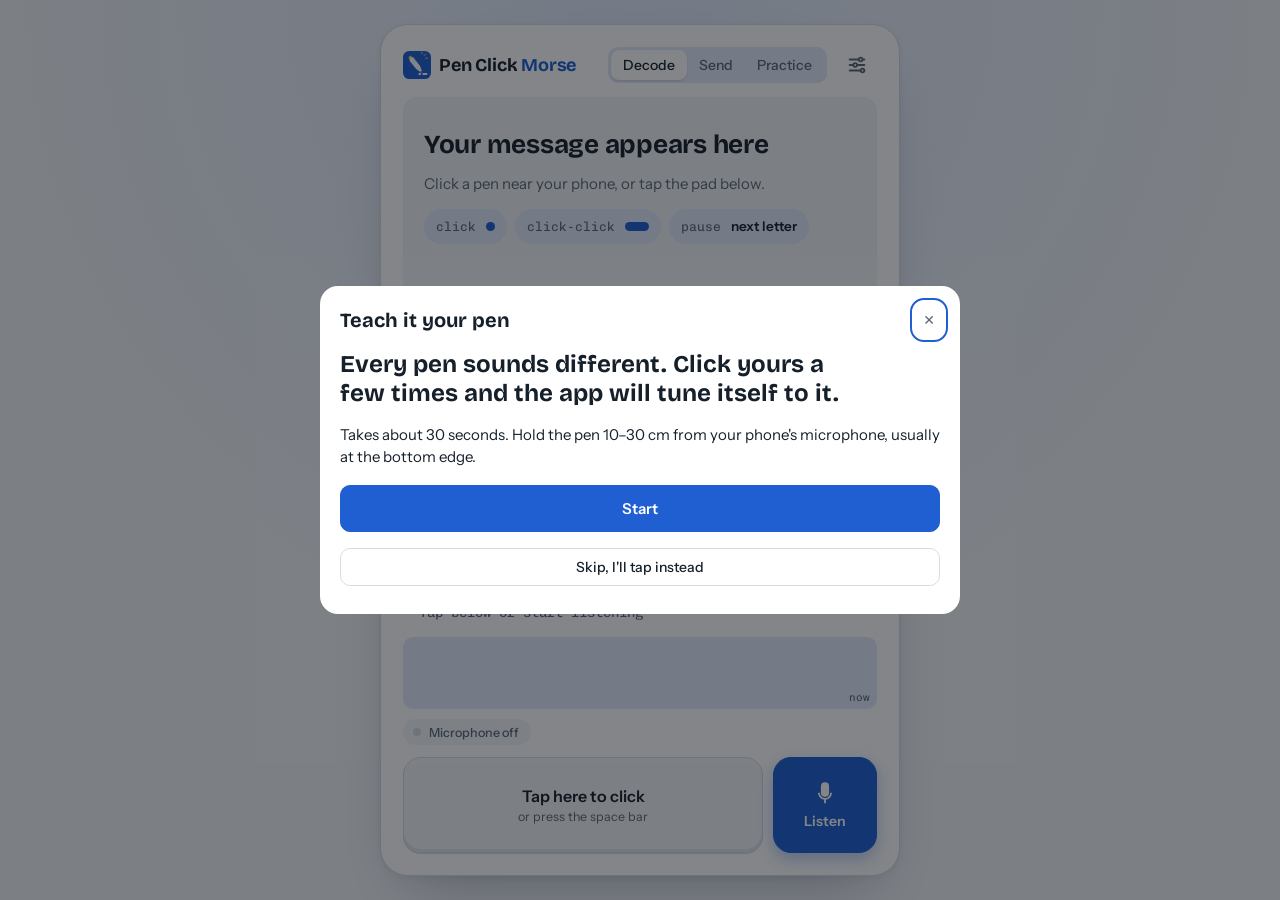
==== commit 40afe8b0: "Add files via upload" ====
--- a/index.html
+++ b/index.html
@@ -11,7 +11,7 @@
 <link rel="icon" href="icons/icon.svg" type="image/svg+xml">
 <link rel="apple-touch-icon" href="icons/icon-192.png">
 <!-- When you change any app file, raise the ?v= number on these three lines AND the VERSION in sw.js. -->
-<link rel="stylesheet" href="styles.css?v=5">
+<link rel="stylesheet" href="styles.css?v=6">
 </head>
 <body>
 <div class="app">
@@ -30,6 +30,14 @@
   <main>
     <section id="view-decode" class="card message" role="tabpanel" aria-labelledby="tab-decode">
       <div class="message-text" aria-live="polite"><span id="text"></span><span class="caret" aria-hidden="true"></span></div>
+      <div class="empty-hint">
+        <p>Click a pen near your phone, or tap the pad below.</p>
+        <ul class="legend" aria-label="How to send">
+          <li><span>click</span><i class="m-dot" aria-label="dot"></i></li>
+          <li><span>click-click</span><i class="m-dash" aria-label="dash"></i></li>
+          <li><span>pause</span><b>next letter</b></li>
+        </ul>
+      </div>
       <div class="message-tools">
         <button id="btnSpace">Space</button>
         <button id="btnBack">Delete</button>
@@ -156,6 +164,7 @@
       <button class="btn" id="btnChart">Morse code chart</button>
       <a class="btn" href="privacy.html">Privacy</a>
       <button class="btn" id="btnReset">Reset settings</button>
+      <a class="btn" href="sixsided/">Made by SixSided Labs</a>
     </div>
   </div>
 </dialog>
@@ -181,7 +190,7 @@
   <div class="sheet-body" id="setupBody"></div>
 </dialog>
 
-<script src="decoder.js?v=5"></script>
-<script src="app.js?v=5"></script>
+<script src="decoder.js?v=6"></script>
+<script src="app.js?v=6"></script>
 </body>
 </html>
--- a/styles.css
+++ b/styles.css
@@ -72,14 +72,29 @@
 /* Main */
 main { flex: 1; min-height: 0; display: flex; flex-direction: column; gap: 10px; }
 .card { background: var(--panel); border: 1px solid var(--line); border-radius: var(--radius); padding: 16px; }
-.message { flex: 1; min-height: 140px; display: flex; flex-direction: column; gap: 12px; }
-.message-text { flex: 1; overflow-y: auto; font: 600 clamp(24px, 7vw, 34px)/1.3 var(--mono); letter-spacing: .04em; word-break: break-word; }
-.message-text:has(#text:empty)::before { content: "Your message appears here"; color: var(--muted); font: 400 16px var(--body); letter-spacing: 0; }
-.caret { display: inline-block; width: .5em; height: 1em; background: var(--accent); vertical-align: -0.12em; margin-left: 2px; animation: blink 1s steps(1) infinite; }
+.message { flex: 1; min-height: 160px; display: flex; flex-direction: column; gap: 12px; padding: 20px; }
+.message-text { flex: 1; overflow-y: auto; font: 600 clamp(26px, 7vw, 36px)/1.3 var(--mono); letter-spacing: .04em; word-break: break-word; }
+.message-text:has(#text:empty)::before { content: "Your message appears here"; color: var(--ink); font: 700 clamp(22px, 5.5vw, 26px)/1.2 var(--display); letter-spacing: -0.01em; }
+.message-text:has(#text:empty) .caret { display: none; }
+.caret { display: inline-block; width: .5em; height: 1em; background: var(--accent); vertical-align: -0.12em; margin-left: 2px; border-radius: 2px; animation: blink 1s steps(1) infinite; }
 @keyframes blink { 50% { opacity: 0; } }
-.message-tools { display: flex; gap: 8px; flex-wrap: wrap; }
-.message-tools button { flex: 1 1 0; min-width: 0; padding: 8px 4px; font-size: 13.5px; }
-.message-tools { flex-wrap: nowrap; }
+
+/* Empty state: teaches the code until the first letter arrives */
+.empty-hint { display: none; flex-direction: column; gap: 14px; margin-top: -4px; }
+.message:has(#text:empty) .empty-hint { display: flex; }
+.message:has(#text:empty) .message-text { flex: none; }
+.message:has(#text:empty) .message-tools { margin-top: auto; }
+.empty-hint p { margin: 0; color: var(--muted); font-size: 15px; }
+.legend { list-style: none; margin: 0; padding: 0; display: flex; flex-wrap: wrap; gap: 8px; }
+.legend li { display: inline-flex; align-items: center; gap: 10px; padding: 7px 12px; border-radius: 999px; background: var(--accent-soft); font-size: 13.5px; }
+.legend span { font: 500 13px var(--mono); color: var(--muted); }
+.legend b { font-weight: 600; color: var(--ink); }
+.legend .m-dot { width: 9px; height: 9px; }
+.legend .m-dash { width: 24px; height: 9px; }
+
+.message-tools { display: flex; gap: 6px; flex-wrap: nowrap; padding-top: 12px; border-top: 1px solid var(--line); }
+.message-tools button { flex: 1 1 0; min-width: 0; padding: 9px 4px; font-size: 13.5px; background: transparent; border-color: transparent; color: var(--muted); border-radius: 9px; }
+.message-tools button:hover { background: var(--accent-soft); color: var(--ink); border-color: transparent; }
 
 .practice { flex: 1; min-height: 140px; display: flex; flex-direction: column; align-items: center; justify-content: center; text-align: center; gap: 4px; }
 .eyebrow { margin: 0; font-size: 12px; text-transform: uppercase; letter-spacing: .1em; color: var(--muted); font-weight: 600; }
@@ -105,7 +120,7 @@
 .tape { height: 72px; background: var(--accent-soft); border-radius: 10px; overflow: hidden; flex: none; }
 .tape canvas { width: 100%; height: 100%; display: block; }
 
-.status { margin: 0; font: 13px var(--mono); color: var(--muted); display: flex; align-items: center; gap: 8px; min-height: 20px; }
+.status { margin: 0; align-self: flex-start; font: 500 12.5px var(--body); color: var(--muted); display: inline-flex; align-items: center; gap: 8px; min-height: 26px; padding: 3px 11px 3px 9px; border-radius: 999px; background: var(--panel); border: 1px solid var(--line); }
 .status .dot { width: 8px; height: 8px; border-radius: 50%; background: var(--line); flex: none; }
 .status.live .dot { background: var(--ok); box-shadow: 0 0 0 3px color-mix(in srgb, var(--ok) 25%, transparent); }
 .status.err { color: var(--dash); }
@@ -113,10 +128,13 @@
 
 /* Thumb zone */
 .controls { display: flex; gap: 10px; flex: none; }
-.pad { flex: 1; min-height: 96px; flex-direction: column; gap: 2px; border: 2px dashed var(--line); background: transparent; color: var(--muted); font-size: 16px; touch-action: manipulation; user-select: none; -webkit-user-select: none; border-radius: var(--radius); }
-.pad small { font-size: 12px; opacity: .8; }
-.pad.flash { border-color: var(--accent); color: var(--accent); background: var(--accent-soft); }
-.mic { width: 96px; flex-direction: column; gap: 4px; border-radius: var(--radius); background: var(--accent); color: var(--accent-ink); border-color: var(--accent); font-weight: 600; }
+.pad { flex: 1; min-height: 96px; flex-direction: column; gap: 3px; border: 1px solid var(--line); background: var(--panel); color: var(--ink); font-weight: 600; font-size: 16px; touch-action: manipulation; user-select: none; -webkit-user-select: none; border-radius: 18px;
+  box-shadow: 0 1px 0 var(--line), inset 0 -3px 0 color-mix(in srgb, var(--line) 60%, transparent); transition: transform .06s, background .1s; }
+.pad small { font-size: 12.5px; font-weight: 400; color: var(--muted); }
+.pad.flash { border-color: var(--accent); color: var(--accent); background: var(--accent-soft); transform: translateY(1px); box-shadow: none; }
+.mic { width: 104px; flex-direction: column; gap: 4px; border-radius: 18px; background: var(--accent); color: var(--accent-ink); border-color: var(--accent); font-weight: 600;
+  box-shadow: 0 6px 16px color-mix(in srgb, var(--accent) 30%, transparent); }
+.mic:hover { border-color: var(--accent); filter: brightness(1.05); }
 .mic[aria-pressed="true"] { background: var(--panel); color: var(--dash); border: 2px solid var(--dash); }
 .mic[aria-pressed="true"] svg { animation: pulse 1.4s ease-in-out infinite; }
 @keyframes pulse { 50% { transform: scale(1.12); } }
@@ -212,6 +230,20 @@
 @media (max-width: 420px) {
   .brand span { display: none; }
 }
+
+/* Larger screens: show the app as a framed window instead of a stretched page */
+@media (min-width: 700px) and (min-height: 640px) {
+  body { display: grid; place-items: center; padding: 24px; box-sizing: border-box;
+    background: radial-gradient(circle at 50% 0%, var(--accent-soft), transparent 60%), var(--bg); }
+  .app { width: 100%; max-width: 520px; height: min(100%, 860px); margin: 0; padding: 20px 22px 22px;
+    background: var(--panel); border: 1px solid var(--line); border-radius: 28px;
+    box-shadow: 0 30px 60px -30px rgb(15 30 60 / .35), 0 2px 6px rgb(15 30 60 / .06); }
+  .app .card { background: var(--bg); border-color: transparent; }
+  .app .pad { background: var(--bg); }
+  .app .status { background: var(--bg); border-color: transparent; }
+  .app .send textarea, .app .recv-code { background: var(--panel); }
+  .brand span { display: inline; }
+}
 @media (max-height: 640px) {
   .tape { height: 52px; }
   .pad, .mic { min-height: 76px; }
